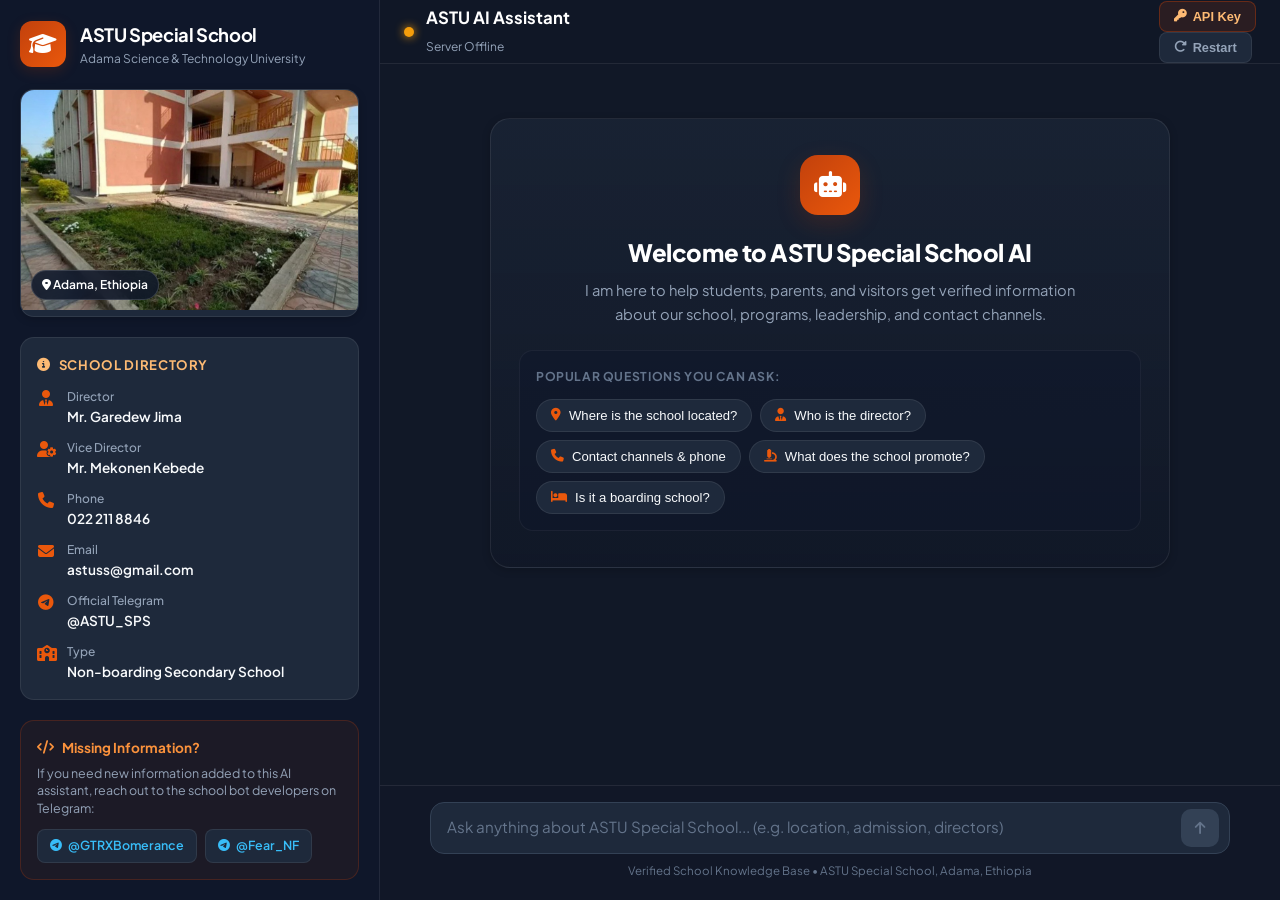
==== templates/index.html @ cd2fca51 "ASTU Special School AI Assistant Web Application" ====
<!DOCTYPE html>
<html lang="en">
<head>
  <meta charset="UTF-8">
  <meta name="viewport" content="width=device-width, initial-scale=1.0">
  <title>ASTU Special School - AI Assistant</title>
  <link rel="icon" type="image/svg+xml" href="data:image/svg+xml,<svg xmlns='http://www.w3.org/2000/svg' viewBox='0 0 24 24' fill='%23c2410c'><path d='M12 3L1 9L12 15L21 10.09V17H23V9M5 13.18V17.18L12 21L19 17.18V13.18L12 17L5 13.18Z'/></svg>">
  <link rel="preconnect" href="https://fonts.googleapis.com">
  <link rel="preconnect" href="https://fonts.gstatic.com" crossorigin>
  <link href="https://fonts.googleapis.com/css2?family=Plus+Jakarta+Sans:wght@400;500;600;700;800&family=JetBrains+Mono:wght@400;500&display=swap" rel="stylesheet">
  <link rel="stylesheet" href="https://cdnjs.cloudflare.com/ajax/libs/font-awesome/6.5.1/css/all.min.css">
  <link rel="stylesheet" href="/static/css/style.css">
</head>
<body>
  <div class="app-layout">
    
    <!-- Left Sidebar: School Identity & Photo -->
    <aside class="sidebar" id="sidebar">
      <div class="sidebar-header">
        <div class="brand-crest">
          <i class="fa-solid fa-graduation-cap"></i>
        </div>
        <div class="brand-info">
          <h2>ASTU Special School</h2>
          <span class="brand-sub">Adama Science & Technology University</span>
        </div>
      </div>

      <!-- School Photo Card -->
      <div class="school-photo-card">
        <div class="image-wrapper">
          <img src="/static/img/school.jpg" alt="ASTU Special School Campus Building" class="school-image">
          <div class="image-badge">
            <i class="fa-solid fa-location-dot"></i> Adama, Ethiopia
          </div>
        </div>
        <div class="photo-caption">
          <h3>Main Academic Building</h3>
          <p>Fostering academic excellence, innovation, and technological leadership in talented students.</p>
        </div>
      </div>

      <!-- Quick School Directory / Key Facts -->
      <div class="info-section">
        <h4 class="section-title"><i class="fa-solid fa-circle-info"></i> School Directory</h4>
        <ul class="info-list">
          <li>
            <i class="fa-solid fa-user-tie"></i>
            <div>
              <strong>Director</strong>
              <span>Mr. Garedew Jima</span>
            </div>
          </li>
          <li>
            <i class="fa-solid fa-user-gear"></i>
            <div>
              <strong>Vice Director</strong>
              <span>Mr. Mekonen Kebede</span>
            </div>
          </li>
          <li>
            <i class="fa-solid fa-phone"></i>
            <div>
              <strong>Phone</strong>
              <a href="tel:0222118846">022 211 8846</a>
            </div>
          </li>
          <li>
            <i class="fa-solid fa-envelope"></i>
            <div>
              <strong>Email</strong>
              <a href="mailto:astuss@gmail.com">astuss@gmail.com</a>
            </div>
          </li>
          <li>
            <i class="fa-brands fa-telegram"></i>
            <div>
              <strong>Official Telegram</strong>
              <a href="https://t.me/ASTU_SPS" target="_blank" rel="noopener">@ASTU_SPS</a>
            </div>
          </li>
          <li>
            <i class="fa-solid fa-school"></i>
            <div>
              <strong>Type</strong>
              <span>Non-boarding Secondary School</span>
            </div>
          </li>
        </ul>
      </div>

      <!-- Developer / Information Feedback Card -->
      <div class="dev-card">
        <div class="dev-header">
          <i class="fa-solid fa-code"></i>
          <span>Missing Information?</span>
        </div>
        <p>If you need new information added to this AI assistant, reach out to the school bot developers on Telegram:</p>
        <div class="dev-links">
          <a href="https://t.me/GTRXBomerance" target="_blank" class="dev-btn"><i class="fa-brands fa-telegram"></i> @GTRXBomerance</a>
          <a href="https://t.me/Fear_NF" target="_blank" class="dev-btn"><i class="fa-brands fa-telegram"></i> @Fear_NF</a>
        </div>
      </div>
    </aside>

    <!-- Main Chat Container -->
    <main class="chat-container">
      
      <!-- Topbar Navigation -->
      <header class="topbar">
        <div class="topbar-left">
          <button class="mobile-toggle" id="mobileToggle" aria-label="Toggle School Info">
            <i class="fa-solid fa-bars"></i>
          </button>
          <div class="topbar-title">
            <div class="status-indicator" id="statusIndicator"></div>
            <div>
              <h1>ASTU AI Assistant</h1>
              <span class="status-text" id="statusText">Checking status...</span>
            </div>
          </div>
        </div>

        <div class="topbar-actions">
          <button class="action-btn settings-btn" id="openSettingsBtn" title="Configure Groq API Key">
            <i class="fa-solid fa-key"></i>
            <span>API Key</span>
          </button>
          <button class="action-btn" id="clearChatBtn" title="Clear conversation">
            <i class="fa-solid fa-rotate-right"></i>
            <span>Restart</span>
          </button>
        </div>
      </header>

      <!-- Message History Stream -->
      <div class="messages-container" id="messagesContainer">
        
        <!-- Welcome Banner -->
        <div class="welcome-box">
          <div class="bot-avatar-large">
            <i class="fa-solid fa-robot"></i>
          </div>
          <h2>Welcome to ASTU Special School AI</h2>
          <p>I am here to help students, parents, and visitors get verified information about our school, programs, leadership, and contact channels.</p>
          
          <!-- Suggested Quick Prompts -->
          <div class="prompt-chips-wrapper">
            <span class="chips-label">Popular questions you can ask:</span>
            <div class="chips-grid">
              <button class="chip" data-prompt="Where is ASTU Special School located?">
                <i class="fa-solid fa-location-dot"></i> Where is the school located?
              </button>
              <button class="chip" data-prompt="Who is the director and vice director of the school?">
                <i class="fa-solid fa-user-tie"></i> Who is the director?
              </button>
              <button class="chip" data-prompt="How can I contact ASTU Special School?">
                <i class="fa-solid fa-phone"></i> Contact channels & phone
              </button>
              <button class="chip" data-prompt="What does ASTU Special School promote and what is its focus?">
                <i class="fa-solid fa-microscope"></i> What does the school promote?
              </button>
              <button class="chip" data-prompt="Is ASTU Special School a boarding school?">
                <i class="fa-solid fa-bed"></i> Is it a boarding school?
              </button>
            </div>
          </div>
        </div>

      </div>

      <!-- Typing Indicator -->
      <div class="typing-indicator" id="typingIndicator" style="display: none;">
        <div class="bot-avatar-mini"><i class="fa-solid fa-robot"></i></div>
        <div class="dots-bubble">
          <span></span>
          <span></span>
          <span></span>
        </div>
      </div>

      <!-- Input Area -->
      <div class="input-area">
        <form id="chatForm" class="chat-form">
          <div class="input-wrapper">
            <textarea 
              id="userInput" 
              placeholder="Ask anything about ASTU Special School... (e.g. location, admission, directors)" 
              rows="1" 
              autocomplete="off"
            ></textarea>
            <button type="submit" id="sendBtn" class="send-btn" title="Send message" disabled>
              <i class="fa-solid fa-arrow-up"></i>
            </button>
          </div>
        </form>
        <div class="input-footnote">
          <span>Verified School Knowledge Base • ASTU Special School, Adama, Ethiopia</span>
        </div>
      </div>

    </main>

  </div>

  <!-- Settings / API Key Modal -->
  <div class="modal-backdrop" id="settingsModal" style="display: none;">
    <div class="modal-card">
      <div class="modal-header">
        <div class="modal-title">
          <i class="fa-solid fa-sliders"></i>
          <h3>Groq AI Settings</h3>
        </div>
        <button class="modal-close" id="closeSettingsBtn">&times;</button>
      </div>
      <div class="modal-body">
        <p class="modal-desc">
          Paste your Groq API key below to activate ultra-fast live conversational AI responses.
        </p>
        <div class="api-status-box" id="modalKeyStatus">
          <i class="fa-solid fa-circle-check"></i>
          <span>Checking connection status...</span>
        </div>
        <form id="apiKeyForm">
          <div class="form-group">
            <label for="apiKeyInput">Groq API Key</label>
            <input 
              type="password" 
              id="apiKeyInput" 
              placeholder="gsk_..." 
              autocomplete="off"
              required
            >
            <small class="form-help">
              Don't have a key? Get a free API key at 
              <a href="https://console.groq.com/keys" target="_blank" rel="noopener">console.groq.com/keys</a>
            </small>
          </div>
          <div class="modal-actions">
            <button type="button" class="btn-cancel" id="cancelSettingsBtn">Cancel</button>
            <button type="submit" class="btn-save" id="saveKeyBtn">
              <i class="fa-solid fa-floppy-disk"></i> Save Key
            </button>
          </div>
        </form>
      </div>
    </div>
  </div>

  <script src="/static/js/chat.js"></script>
</body>
</html>
---- static/css/style.css ----
/* ASTU Special School AI Assistant Theme */
:root {
  --primary: #c2410c;         /* Warm brick terracotta matching the school building */
  --primary-hover: #9a3412;
  --primary-light: #ffedd5;
  --primary-glow: rgba(194, 65, 12, 0.2);
  
  --secondary: #0f172a;       /* Deep slate / navy */
  --secondary-surface: #1e293b;
  --secondary-border: #334155;
  
  --bg-app: #0b0f19;          /* Dark rich modern backdrop */
  --bg-panel: #111827;
  --bg-sidebar: #0f172a;
  --bg-card: #1e293b;
  --bg-input: #1e293b;
  --bg-hover: #334155;
  
  --text-main: #f8fafc;
  --text-muted: #94a3b8;
  --text-dim: #64748b;
  
  --border: #1e293b;
  --border-light: rgba(255, 255, 255, 0.08);
  
  --green-online: #10b981;
  --radius-sm: 8px;
  --radius-md: 14px;
  --radius-lg: 20px;
  --font-main: 'Plus Jakarta Sans', system-ui, -apple-system, sans-serif;
  --font-mono: 'JetBrains Mono', monospace;
  
  --shadow-sm: 0 2px 8px rgba(0, 0, 0, 0.2);
  --shadow-lg: 0 12px 30px rgba(0, 0, 0, 0.35);
}

* {
  box-sizing: border-box;
  margin: 0;
  padding: 0;
}

body {
  font-family: var(--font-main);
  background-color: var(--bg-app);
  color: var(--text-main);
  line-height: 1.6;
  min-height: 100vh;
  overflow: hidden;
}

/* Overall Grid Layout */
.app-layout {
  display: flex;
  height: 100vh;
  width: 100vw;
  overflow: hidden;
}

/* Left Sidebar */
.sidebar {
  width: 380px;
  flex-shrink: 0;
  background-color: var(--bg-sidebar);
  border-right: 1px solid var(--border-light);
  display: flex;
  flex-direction: column;
  padding: 20px;
  overflow-y: auto;
  gap: 20px;
  scrollbar-width: thin;
  scrollbar-color: var(--border-light) transparent;
  transition: transform 0.3s ease;
}

.sidebar-header {
  display: flex;
  align-items: center;
  gap: 14px;
}

.brand-crest {
  width: 46px;
  height: 46px;
  border-radius: 12px;
  background: linear-gradient(135deg, var(--primary), #ea580c);
  display: flex;
  align-items: center;
  justify-content: center;
  color: #fff;
  font-size: 22px;
  box-shadow: 0 4px 14px var(--primary-glow);
}

.brand-info h2 {
  font-size: 1.15rem;
  font-weight: 700;
  letter-spacing: -0.02em;
  color: #fff;
}

.brand-sub {
  font-size: 0.75rem;
  color: var(--text-muted);
  display: block;
}

/* School Photo Card */
.school-photo-card {
  background: var(--bg-card);
  border: 1px solid var(--border-light);
  border-radius: var(--radius-md);
  overflow: hidden;
  box-shadow: var(--shadow-sm);
  transition: transform 0.2s, box-shadow 0.2s;
}

.school-photo-card:hover {
  transform: translateY(-2px);
  box-shadow: var(--shadow-lg);
}

.image-wrapper {
  position: relative;
  width: 100%;
  height: 220px;
  background: #000;
  overflow: hidden;
}

.school-image {
  width: 100%;
  height: 100%;
  object-fit: cover;
  transition: transform 0.4s ease;
}

.school-photo-card:hover .school-image {
  transform: scale(1.04);
}

.image-badge {
  position: absolute;
  bottom: 10px;
  left: 10px;
  background: rgba(15, 23, 42, 0.85);
  backdrop-filter: blur(8px);
  color: #fff;
  font-size: 0.75rem;
  font-weight: 600;
  padding: 4px 10px;
  border-radius: 20px;
  border: 1px solid rgba(255, 255, 255, 0.15);
}

.photo-caption {
  padding: 14px 16px;
}

.photo-caption h3 {
  font-size: 0.95rem;
  font-weight: 700;
  color: #fff;
  margin-bottom: 4px;
}

.photo-caption p {
  font-size: 0.8rem;
  color: var(--text-muted);
  line-height: 1.45;
}

/* Info Section / Directory */
.info-section {
  background: var(--bg-card);
  border: 1px solid var(--border-light);
  border-radius: var(--radius-md);
  padding: 16px;
}

.section-title {
  font-size: 0.82rem;
  text-transform: uppercase;
  letter-spacing: 0.05em;
  color: #fdba74;
  margin-bottom: 12px;
  display: flex;
  align-items: center;
  gap: 8px;
}

.info-list {
  list-style: none;
  display: flex;
  flex-direction: column;
  gap: 10px;
}

.info-list li {
  display: flex;
  align-items: flex-start;
  gap: 12px;
  font-size: 0.85rem;
}

.info-list li i {
  color: #ea580c;
  font-size: 1rem;
  width: 18px;
  margin-top: 3px;
  text-align: center;
}

.info-list li strong {
  display: block;
  font-size: 0.75rem;
  color: var(--text-muted);
  font-weight: 500;
}

.info-list li span, .info-list li a {
  color: var(--text-main);
  text-decoration: none;
  font-weight: 600;
}

.info-list li a:hover {
  color: #f97316;
  text-decoration: underline;
}

/* Developer Card */
.dev-card {
  background: rgba(194, 65, 12, 0.08);
  border: 1px solid rgba(194, 65, 12, 0.25);
  border-radius: var(--radius-md);
  padding: 16px;
}

.dev-header {
  display: flex;
  align-items: center;
  gap: 8px;
  color: #fb923c;
  font-weight: 700;
  font-size: 0.85rem;
  margin-bottom: 6px;
}

.dev-card p {
  font-size: 0.78rem;
  color: var(--text-muted);
  line-height: 1.4;
  margin-bottom: 12px;
}

.dev-links {
  display: flex;
  gap: 8px;
  flex-wrap: wrap;
}

.dev-btn {
  display: inline-flex;
  align-items: center;
  gap: 6px;
  background: var(--bg-card);
  border: 1px solid var(--border-light);
  color: #38bdf8;
  padding: 6px 12px;
  border-radius: var(--radius-sm);
  font-size: 0.78rem;
  font-weight: 600;
  text-decoration: none;
  transition: all 0.2s;
}

.dev-btn:hover {
  background: #38bdf8;
  color: #0f172a;
  transform: translateY(-1px);
}

/* Main Chat Container */
.chat-container {
  flex: 1;
  display: flex;
  flex-direction: column;
  background-color: var(--bg-panel);
  position: relative;
  height: 100vh;
  overflow: hidden;
}

/* Topbar */
.topbar {
  height: 64px;
  padding: 0 24px;
  display: flex;
  align-items: center;
  justify-content: space-between;
  border-bottom: 1px solid var(--border-light);
  background: rgba(17, 24, 39, 0.85);
  backdrop-filter: blur(12px);
  z-index: 10;
}

.mobile-toggle {
  display: none;
  background: none;
  border: none;
  color: var(--text-main);
  font-size: 1.2rem;
  cursor: pointer;
  padding: 8px;
  margin-right: 12px;
}

.topbar-title {
  display: flex;
  align-items: center;
  gap: 12px;
}

.status-indicator {
  width: 10px;
  height: 10px;
  background: var(--green-online);
  border-radius: 50%;
  box-shadow: 0 0 10px var(--green-online);
  animation: pulse 2s infinite;
}

@keyframes pulse {
  0% { transform: scale(0.95); box-shadow: 0 0 0 0 rgba(16, 185, 129, 0.7); }
  70% { transform: scale(1); box-shadow: 0 0 0 8px rgba(16, 185, 129, 0); }
  100% { transform: scale(0.95); box-shadow: 0 0 0 0 rgba(16, 185, 129, 0); }
}

.topbar-title h1 {
  font-size: 1.05rem;
  font-weight: 700;
  color: #fff;
}

.status-text {
  font-size: 0.75rem;
  color: var(--text-muted);
}

.action-btn {
  background: var(--bg-card);
  border: 1px solid var(--border-light);
  color: var(--text-muted);
  padding: 7px 14px;
  border-radius: var(--radius-sm);
  font-size: 0.8rem;
  font-weight: 600;
  cursor: pointer;
  display: flex;
  align-items: center;
  gap: 6px;
  transition: all 0.2s;
}

.action-btn:hover {
  color: #fff;
  background: var(--bg-hover);
  border-color: var(--text-muted);
}

/* Messages Container */
.messages-container {
  flex: 1;
  overflow-y: auto;
  padding: 24px;
  display: flex;
  flex-direction: column;
  gap: 18px;
  scrollbar-width: thin;
  scrollbar-color: var(--border-light) transparent;
}

/* Welcome Box */
.welcome-box {
  max-width: 680px;
  margin: 30px auto;
  text-align: center;
  background: linear-gradient(180deg, rgba(30, 41, 59, 0.6) 0%, rgba(17, 24, 39, 0.8) 100%);
  border: 1px solid var(--border-light);
  border-radius: var(--radius-lg);
  padding: 36px 28px;
  box-shadow: var(--shadow-sm);
}

.bot-avatar-large {
  width: 60px;
  height: 60px;
  border-radius: 18px;
  background: linear-gradient(135deg, var(--primary), #ea580c);
  display: flex;
  align-items: center;
  justify-content: center;
  font-size: 26px;
  color: #fff;
  margin: 0 auto 18px;
  box-shadow: 0 8px 24px var(--primary-glow);
}

.welcome-box h2 {
  font-size: 1.5rem;
  font-weight: 800;
  color: #fff;
  letter-spacing: -0.02em;
  margin-bottom: 8px;
}

.welcome-box p {
  color: var(--text-muted);
  font-size: 0.92rem;
  max-width: 520px;
  margin: 0 auto 24px;
}

/* Chips Grid */
.prompt-chips-wrapper {
  text-align: left;
  background: rgba(15, 23, 42, 0.5);
  border: 1px solid rgba(255, 255, 255, 0.05);
  border-radius: var(--radius-md);
  padding: 16px;
}

.chips-label {
  display: block;
  font-size: 0.76rem;
  text-transform: uppercase;
  font-weight: 700;
  letter-spacing: 0.05em;
  color: var(--text-dim);
  margin-bottom: 12px;
}

.chips-grid {
  display: flex;
  flex-wrap: wrap;
  gap: 8px;
}

.chip {
  background: var(--bg-card);
  border: 1px solid var(--border-light);
  color: var(--text-main);
  padding: 8px 14px;
  border-radius: 20px;
  font-size: 0.82rem;
  font-weight: 500;
  cursor: pointer;
  display: inline-flex;
  align-items: center;
  gap: 8px;
  transition: all 0.2s ease;
}

.chip i {
  color: #ea580c;
  font-size: 0.8rem;
}

.chip:hover {
  background: var(--primary);
  border-color: var(--primary);
  color: #fff;
  transform: translateY(-2px);
  box-shadow: 0 4px 12px var(--primary-glow);
}

.chip:hover i {
  color: #fff;
}

/* Message Rows */
.message-row {
  display: flex;
  gap: 14px;
  max-width: 800px;
  width: 100%;
  margin: 0 auto;
}

.message-row.user {
  flex-direction: row-reverse;
}

.avatar {
  width: 36px;
  height: 36px;
  border-radius: 10px;
  flex-shrink: 0;
  display: flex;
  align-items: center;
  justify-content: center;
  font-size: 15px;
  font-weight: 700;
}

.message-row.assistant .avatar {
  background: linear-gradient(135deg, var(--primary), #ea580c);
  color: #fff;
}

.message-row.user .avatar {
  background: #3b82f6;
  color: #fff;
}

.bubble {
  padding: 14px 18px;
  border-radius: var(--radius-md);
  font-size: 0.92rem;
  line-height: 1.6;
  position: relative;
  word-break: break-word;
}

.message-row.assistant .bubble {
  background: var(--bg-card);
  border: 1px solid var(--border-light);
  color: var(--text-main);
  border-top-left-radius: 4px;
}

.message-row.user .bubble {
  background: linear-gradient(135deg, #2563eb, #1d4ed8);
  color: #ffffff;
  border-top-right-radius: 4px;
}

.bubble p {
  margin-bottom: 8px;
}

.bubble p:last-child {
  margin-bottom: 0;
}

.bubble ul, .bubble ol {
  margin: 8px 0 8px 20px;
}

.bubble li {
  margin-bottom: 4px;
}

.bubble strong {
  color: #fff;
  font-weight: 700;
}

.bubble a {
  color: #38bdf8;
  text-decoration: underline;
}

.bubble .telegram-tag {
  background: rgba(56, 189, 248, 0.15);
  color: #38bdf8;
  padding: 2px 6px;
  border-radius: 4px;
  text-decoration: none;
  font-weight: 600;
}

.bubble .telegram-tag:hover {
  background: #38bdf8;
  color: #0f172a;
}

/* Typing Indicator */
.typing-indicator {
  display: flex;
  align-items: center;
  gap: 12px;
  max-width: 800px;
  width: 100%;
  margin: 0 auto;
  padding: 0 24px;
}

.bot-avatar-mini {
  width: 32px;
  height: 32px;
  border-radius: 8px;
  background: var(--primary);
  display: flex;
  align-items: center;
  justify-content: center;
  color: #fff;
  font-size: 13px;
}

.dots-bubble {
  background: var(--bg-card);
  border: 1px solid var(--border-light);
  padding: 10px 16px;
  border-radius: 18px;
  display: flex;
  gap: 6px;
  align-items: center;
}

.dots-bubble span {
  width: 7px;
  height: 7px;
  background: var(--text-muted);
  border-radius: 50%;
  animation: bounce 1.4s infinite ease-in-out both;
}

.dots-bubble span:nth-child(1) { animation-delay: -0.32s; }
.dots-bubble span:nth-child(2) { animation-delay: -0.16s; }

@keyframes bounce {
  0%, 80%, 100% { transform: scale(0); }
  40% { transform: scale(1); }
}

/* Input Area */
.input-area {
  padding: 16px 24px 20px;
  background: rgba(17, 24, 39, 0.95);
  border-top: 1px solid var(--border-light);
}

.chat-form {
  max-width: 800px;
  margin: 0 auto;
}

.input-wrapper {
  position: relative;
  display: flex;
  align-items: center;
  background: var(--bg-input);
  border: 1px solid var(--secondary-border);
  border-radius: var(--radius-md);
  padding: 6px 10px 6px 16px;
  transition: border-color 0.2s, box-shadow 0.2s;
}

.input-wrapper:focus-within {
  border-color: var(--primary);
  box-shadow: 0 0 0 3px var(--primary-glow);
}

#userInput {
  flex: 1;
  background: transparent;
  border: none;
  outline: none;
  color: #fff;
  font-family: inherit;
  font-size: 0.95rem;
  resize: none;
  max-height: 140px;
  line-height: 1.5;
  padding: 6px 0;
}

#userInput::placeholder {
  color: var(--text-dim);
}

.send-btn {
  width: 38px;
  height: 38px;
  border-radius: 10px;
  background: var(--primary);
  border: none;
  color: #fff;
  display: flex;
  align-items: center;
  justify-content: center;
  font-size: 14px;
  cursor: pointer;
  transition: all 0.2s;
  flex-shrink: 0;
  margin-left: 8px;
}

.send-btn:disabled {
  background: var(--bg-hover);
  color: var(--text-dim);
  cursor: not-allowed;
}

.send-btn:not(:disabled):hover {
  background: var(--primary-hover);
  transform: scale(1.05);
}

.input-footnote {
  text-align: center;
  margin-top: 8px;
  font-size: 0.72rem;
  color: var(--text-dim);
}

/* Responsive Breakpoints */
@media (max-width: 960px) {
  .sidebar {
    position: fixed;
    top: 0;
    bottom: 0;
    left: 0;
    z-index: 100;
    transform: translateX(-100%);
    box-shadow: 10px 0 30px rgba(0,0,0,0.5);
  }

  .sidebar.open {
    transform: translateX(0);
  }

  .mobile-toggle {
    display: block;
  }
}

@media (max-width: 600px) {
  .messages-container {
    padding: 16px;
  }
  .welcome-box {
    padding: 24px 16px;
  }
  .chips-grid {
    flex-direction: column;
  }
  .chip {
    width: 100%;
  }
}


/* Settings Modal */
.modal-backdrop {
  position: fixed;
  top: 0;
  left: 0;
  right: 0;
  bottom: 0;
  background: rgba(0, 0, 0, 0.7);
  backdrop-filter: blur(6px);
  z-index: 1000;
  display: flex;
  align-items: center;
  justify-content: center;
  padding: 20px;
}

.modal-card {
  background: var(--bg-card);
  border: 1px solid var(--border-light);
  border-radius: var(--radius-lg);
  max-width: 480px;
  width: 100%;
  box-shadow: 0 20px 50px rgba(0, 0, 0, 0.6);
  overflow: hidden;
  animation: modalIn 0.25s ease-out;
}

@keyframes modalIn {
  from { opacity: 0; transform: translateY(12px) scale(0.97); }
  to { opacity: 1; transform: translateY(0) scale(1); }
}

.modal-header {
  padding: 18px 22px;
  border-bottom: 1px solid var(--border-light);
  display: flex;
  align-items: center;
  justify-content: space-between;
}

.modal-title {
  display: flex;
  align-items: center;
  gap: 10px;
  color: #fff;
}

.modal-title i {
  color: var(--primary);
  font-size: 1.1rem;
}

.modal-close {
  background: none;
  border: none;
  color: var(--text-muted);
  font-size: 1.6rem;
  cursor: pointer;
  line-height: 1;
}

.modal-close:hover {
  color: #fff;
}

.modal-body {
  padding: 22px;
}

.modal-desc {
  font-size: 0.88rem;
  color: var(--text-muted);
  margin-bottom: 16px;
}

.api-status-box {
  background: rgba(15, 23, 42, 0.6);
  border: 1px solid var(--border-light);
  border-radius: var(--radius-sm);
  padding: 10px 14px;
  font-size: 0.82rem;
  display: flex;
  align-items: center;
  gap: 8px;
  margin-bottom: 16px;
  color: var(--text-muted);
}

.api-status-box.active {
  border-color: rgba(16, 185, 129, 0.4);
  color: #10b981;
}

.api-status-box.inactive {
  border-color: rgba(245, 158, 11, 0.4);
  color: #f59e0b;
}

.form-group {
  margin-bottom: 18px;
}

.form-group label {
  display: block;
  font-size: 0.82rem;
  font-weight: 600;
  color: var(--text-main);
  margin-bottom: 6px;
}

.form-group input {
  width: 100%;
  background: var(--bg-app);
  border: 1px solid var(--secondary-border);
  color: #fff;
  padding: 10px 14px;
  border-radius: var(--radius-sm);
  font-family: var(--font-mono);
  font-size: 0.9rem;
  outline: none;
  transition: border-color 0.2s;
}

.form-group input:focus {
  border-color: var(--primary);
}

.form-help {
  display: block;
  margin-top: 6px;
  font-size: 0.78rem;
  color: var(--text-dim);
}

.form-help a {
  color: #38bdf8;
  text-decoration: underline;
}

.modal-actions {
  display: flex;
  justify-content: flex-end;
  gap: 10px;
}

.btn-cancel {
  background: transparent;
  border: 1px solid var(--border-light);
  color: var(--text-muted);
  padding: 8px 16px;
  border-radius: var(--radius-sm);
  font-weight: 600;
  font-size: 0.85rem;
  cursor: pointer;
}

.btn-cancel:hover {
  background: var(--bg-hover);
  color: #fff;
}

.btn-save {
  background: var(--primary);
  border: none;
  color: #fff;
  padding: 8px 18px;
  border-radius: var(--radius-sm);
  font-weight: 600;
  font-size: 0.85rem;
  cursor: pointer;
  display: flex;
  align-items: center;
  gap: 6px;
  transition: all 0.2s;
}

.btn-save:hover {
  background: var(--primary-hover);
}

.status-indicator.offline {
  background: #f59e0b;
  box-shadow: 0 0 10px #f59e0b;
}

.settings-btn {
  background: rgba(194, 65, 12, 0.15);
  border-color: rgba(194, 65, 12, 0.4);
  color: #fdba74;
}

.settings-btn:hover {
  background: var(--primary);
  color: #fff;
}
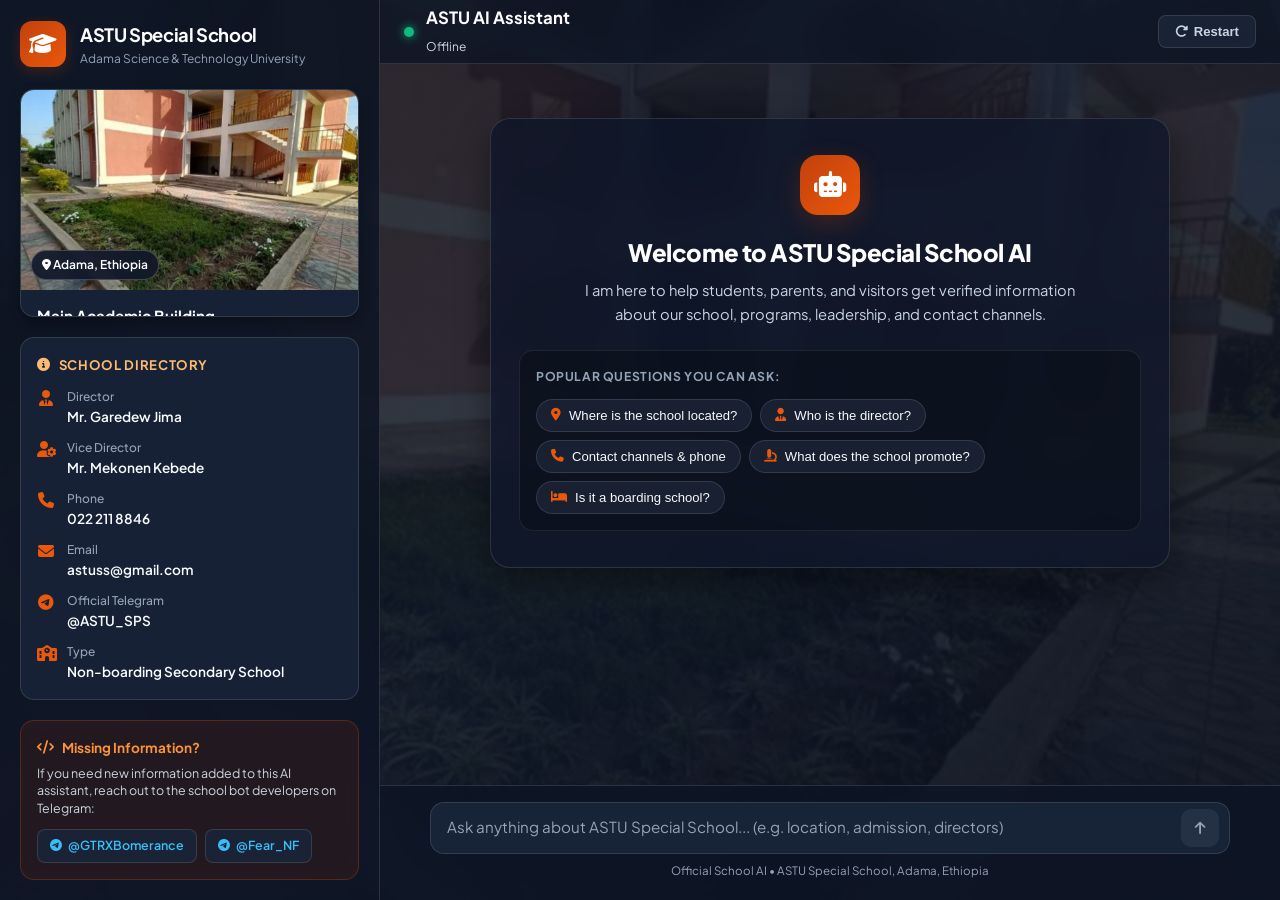
==== commit 2625bc65: "Set school building photo as full backdrop with glassmorphic UI and remove API Key button" ====
--- a/templates/index.html
+++ b/templates/index.html
@@ -116,17 +116,13 @@
             <div class="status-indicator" id="statusIndicator"></div>
             <div>
               <h1>ASTU AI Assistant</h1>
-              <span class="status-text" id="statusText">Checking status...</span>
+              <span class="status-text" id="statusText">ASTU Special School • Official Bot</span>
             </div>
           </div>
         </div>
 
         <div class="topbar-actions">
-          <button class="action-btn settings-btn" id="openSettingsBtn" title="Configure Groq API Key">
-            <i class="fa-solid fa-key"></i>
-            <span>API Key</span>
-          </button>
-          <button class="action-btn" id="clearChatBtn" title="Clear conversation">
+          <button class="action-btn" id="clearChatBtn" title="Restart conversation">
             <i class="fa-solid fa-rotate-right"></i>
             <span>Restart</span>
           </button>
@@ -195,58 +191,14 @@
           </div>
         </form>
         <div class="input-footnote">
-          <span>Verified School Knowledge Base • ASTU Special School, Adama, Ethiopia</span>
+          <span>Official School AI • ASTU Special School, Adama, Ethiopia</span>
         </div>
       </div>
 
     </main>
 
-  </div>
-
-  <!-- Settings / API Key Modal -->
-  <div class="modal-backdrop" id="settingsModal" style="display: none;">
-    <div class="modal-card">
-      <div class="modal-header">
-        <div class="modal-title">
-          <i class="fa-solid fa-sliders"></i>
-          <h3>Groq AI Settings</h3>
-        </div>
-        <button class="modal-close" id="closeSettingsBtn">&times;</button>
-      </div>
-      <div class="modal-body">
-        <p class="modal-desc">
-          Paste your Groq API key below to activate ultra-fast live conversational AI responses.
-        </p>
-        <div class="api-status-box" id="modalKeyStatus">
-          <i class="fa-solid fa-circle-check"></i>
-          <span>Checking connection status...</span>
-        </div>
-        <form id="apiKeyForm">
-          <div class="form-group">
-            <label for="apiKeyInput">Groq API Key</label>
-            <input 
-              type="password" 
-              id="apiKeyInput" 
-              placeholder="gsk_..." 
-              autocomplete="off"
-              required
-            >
-            <small class="form-help">
-              Don't have a key? Get a free API key at 
-              <a href="https://console.groq.com/keys" target="_blank" rel="noopener">console.groq.com/keys</a>
-            </small>
-          </div>
-          <div class="modal-actions">
-            <button type="button" class="btn-cancel" id="cancelSettingsBtn">Cancel</button>
-            <button type="submit" class="btn-save" id="saveKeyBtn">
-              <i class="fa-solid fa-floppy-disk"></i> Save Key
-            </button>
-          </div>
-        </form>
-      </div>
-    </div>
   </div>
 
   <script src="/static/js/chat.js"></script>
 </body>
-</html>+</html>
--- a/static/css/style.css
+++ b/static/css/style.css
@@ -3,25 +3,25 @@
   --primary: #c2410c;         /* Warm brick terracotta matching the school building */
   --primary-hover: #9a3412;
   --primary-light: #ffedd5;
-  --primary-glow: rgba(194, 65, 12, 0.2);
+  --primary-glow: rgba(194, 65, 12, 0.25);
   
   --secondary: #0f172a;       /* Deep slate / navy */
   --secondary-surface: #1e293b;
-  --secondary-border: #334155;
+  --secondary-border: rgba(255, 255, 255, 0.12);
   
-  --bg-app: #0b0f19;          /* Dark rich modern backdrop */
-  --bg-panel: #111827;
-  --bg-sidebar: #0f172a;
-  --bg-card: #1e293b;
-  --bg-input: #1e293b;
-  --bg-hover: #334155;
+  --bg-app: #090e17;          /* Dark rich modern backdrop */
+  --bg-panel: rgba(15, 23, 42, 0.65);
+  --bg-sidebar: rgba(13, 20, 36, 0.85);
+  --bg-card: rgba(26, 38, 59, 0.8);
+  --bg-input: rgba(26, 38, 59, 0.88);
+  --bg-hover: rgba(51, 65, 85, 0.7);
   
   --text-main: #f8fafc;
-  --text-muted: #94a3b8;
-  --text-dim: #64748b;
+  --text-muted: #cbd5e1;
+  --text-dim: #94a3b8;
   
-  --border: #1e293b;
-  --border-light: rgba(255, 255, 255, 0.08);
+  --border: rgba(255, 255, 255, 0.1);
+  --border-light: rgba(255, 255, 255, 0.12);
   
   --green-online: #10b981;
   --radius-sm: 8px;
@@ -30,8 +30,8 @@
   --font-main: 'Plus Jakarta Sans', system-ui, -apple-system, sans-serif;
   --font-mono: 'JetBrains Mono', monospace;
   
-  --shadow-sm: 0 2px 8px rgba(0, 0, 0, 0.2);
-  --shadow-lg: 0 12px 30px rgba(0, 0, 0, 0.35);
+  --shadow-sm: 0 4px 12px rgba(0, 0, 0, 0.3);
+  --shadow-lg: 0 16px 36px rgba(0, 0, 0, 0.5);
 }
 
 * {
@@ -42,7 +42,10 @@
 
 body {
   font-family: var(--font-main);
-  background-color: var(--bg-app);
+  /* School Photo Background with dark cinematic overlay to protect readability */
+  background: 
+    linear-gradient(135deg, rgba(8, 12, 22, 0.84) 0%, rgba(15, 23, 42, 0.86) 50%, rgba(10, 15, 28, 0.9) 100%),
+    url('/static/img/school.jpg') center center / cover no-repeat fixed;
   color: var(--text-main);
   line-height: 1.6;
   min-height: 100vh;
@@ -55,13 +58,16 @@
   height: 100vh;
   width: 100vw;
   overflow: hidden;
-}
-
-/* Left Sidebar */
+  background: transparent;
+}
+
+/* Left Sidebar: Frosted Glass */
 .sidebar {
   width: 380px;
   flex-shrink: 0;
-  background-color: var(--bg-sidebar);
+  background: var(--bg-sidebar);
+  backdrop-filter: blur(20px);
+  -webkit-backdrop-filter: blur(20px);
   border-right: 1px solid var(--border-light);
   display: flex;
   flex-direction: column;
@@ -71,6 +77,7 @@
   scrollbar-width: thin;
   scrollbar-color: var(--border-light) transparent;
   transition: transform 0.3s ease;
+  z-index: 20;
 }
 
 .sidebar-header {
@@ -101,13 +108,15 @@
 
 .brand-sub {
   font-size: 0.75rem;
-  color: var(--text-muted);
+  color: var(--text-dim);
   display: block;
 }
 
 /* School Photo Card */
 .school-photo-card {
   background: var(--bg-card);
+  backdrop-filter: blur(12px);
+  -webkit-backdrop-filter: blur(12px);
   border: 1px solid var(--border-light);
   border-radius: var(--radius-md);
   overflow: hidden;
@@ -123,7 +132,7 @@
 .image-wrapper {
   position: relative;
   width: 100%;
-  height: 220px;
+  height: 200px;
   background: #000;
   overflow: hidden;
 }
@@ -143,14 +152,14 @@
   position: absolute;
   bottom: 10px;
   left: 10px;
-  background: rgba(15, 23, 42, 0.85);
+  background: rgba(15, 23, 42, 0.9);
   backdrop-filter: blur(8px);
   color: #fff;
   font-size: 0.75rem;
   font-weight: 600;
   padding: 4px 10px;
   border-radius: 20px;
-  border: 1px solid rgba(255, 255, 255, 0.15);
+  border: 1px solid rgba(255, 255, 255, 0.2);
 }
 
 .photo-caption {
@@ -173,6 +182,8 @@
 /* Info Section / Directory */
 .info-section {
   background: var(--bg-card);
+  backdrop-filter: blur(12px);
+  -webkit-backdrop-filter: blur(12px);
   border: 1px solid var(--border-light);
   border-radius: var(--radius-md);
   padding: 16px;
@@ -214,7 +225,7 @@
 .info-list li strong {
   display: block;
   font-size: 0.75rem;
-  color: var(--text-muted);
+  color: var(--text-dim);
   font-weight: 500;
 }
 
@@ -231,8 +242,9 @@
 
 /* Developer Card */
 .dev-card {
-  background: rgba(194, 65, 12, 0.08);
-  border: 1px solid rgba(194, 65, 12, 0.25);
+  background: rgba(194, 65, 12, 0.12);
+  backdrop-filter: blur(10px);
+  border: 1px solid rgba(194, 65, 12, 0.35);
   border-radius: var(--radius-md);
   padding: 16px;
 }
@@ -286,7 +298,7 @@
   flex: 1;
   display: flex;
   flex-direction: column;
-  background-color: var(--bg-panel);
+  background: transparent;
   position: relative;
   height: 100vh;
   overflow: hidden;
@@ -300,9 +312,16 @@
   align-items: center;
   justify-content: space-between;
   border-bottom: 1px solid var(--border-light);
-  background: rgba(17, 24, 39, 0.85);
-  backdrop-filter: blur(12px);
+  background: rgba(13, 20, 36, 0.75);
+  backdrop-filter: blur(16px);
+  -webkit-backdrop-filter: blur(16px);
   z-index: 10;
+}
+
+.topbar-left {
+  display: flex;
+  align-items: center;
+  gap: 12px;
 }
 
 .mobile-toggle {
@@ -313,7 +332,6 @@
   font-size: 1.2rem;
   cursor: pointer;
   padding: 8px;
-  margin-right: 12px;
 }
 
 .topbar-title {
@@ -332,9 +350,9 @@
 }
 
 @keyframes pulse {
-  0% { transform: scale(0.95); box-shadow: 0 0 0 0 rgba(16, 185, 129, 0.7); }
-  70% { transform: scale(1); box-shadow: 0 0 0 8px rgba(16, 185, 129, 0); }
-  100% { transform: scale(0.95); box-shadow: 0 0 0 0 rgba(16, 185, 129, 0); }
+  0% { transform: scale(0.95); opacity: 0.8; }
+  70% { transform: scale(1.15); opacity: 1; }
+  100% { transform: scale(0.95); opacity: 0.8; }
 }
 
 .topbar-title h1 {
@@ -348,13 +366,20 @@
   color: var(--text-muted);
 }
 
+.topbar-actions {
+  display: flex;
+  align-items: center;
+  gap: 10px;
+}
+
 .action-btn {
-  background: var(--bg-card);
+  background: rgba(30, 41, 59, 0.75);
+  backdrop-filter: blur(10px);
   border: 1px solid var(--border-light);
   color: var(--text-muted);
-  padding: 7px 14px;
+  padding: 8px 16px;
   border-radius: var(--radius-sm);
-  font-size: 0.8rem;
+  font-size: 0.82rem;
   font-weight: 600;
   cursor: pointer;
   display: flex;
@@ -365,8 +390,8 @@
 
 .action-btn:hover {
   color: #fff;
-  background: var(--bg-hover);
-  border-color: var(--text-muted);
+  background: var(--primary);
+  border-color: var(--primary);
 }
 
 /* Messages Container */
@@ -381,16 +406,18 @@
   scrollbar-color: var(--border-light) transparent;
 }
 
-/* Welcome Box */
+/* Welcome Box: Translucent Card */
 .welcome-box {
   max-width: 680px;
   margin: 30px auto;
   text-align: center;
-  background: linear-gradient(180deg, rgba(30, 41, 59, 0.6) 0%, rgba(17, 24, 39, 0.8) 100%);
-  border: 1px solid var(--border-light);
+  background: rgba(15, 23, 42, 0.78);
+  backdrop-filter: blur(16px);
+  -webkit-backdrop-filter: blur(16px);
+  border: 1px solid rgba(255, 255, 255, 0.12);
   border-radius: var(--radius-lg);
   padding: 36px 28px;
-  box-shadow: var(--shadow-sm);
+  box-shadow: 0 12px 35px rgba(0, 0, 0, 0.4);
 }
 
 .bot-avatar-large {
@@ -425,8 +452,8 @@
 /* Chips Grid */
 .prompt-chips-wrapper {
   text-align: left;
-  background: rgba(15, 23, 42, 0.5);
-  border: 1px solid rgba(255, 255, 255, 0.05);
+  background: rgba(10, 15, 26, 0.6);
+  border: 1px solid rgba(255, 255, 255, 0.08);
   border-radius: var(--radius-md);
   padding: 16px;
 }
@@ -448,8 +475,9 @@
 }
 
 .chip {
-  background: var(--bg-card);
-  border: 1px solid var(--border-light);
+  background: rgba(30, 41, 59, 0.7);
+  backdrop-filter: blur(8px);
+  border: 1px solid rgba(255, 255, 255, 0.12);
   color: var(--text-main);
   padding: 8px 14px;
   border-radius: 20px;
@@ -507,33 +535,41 @@
 .message-row.assistant .avatar {
   background: linear-gradient(135deg, var(--primary), #ea580c);
   color: #fff;
+  box-shadow: 0 4px 12px var(--primary-glow);
 }
 
 .message-row.user .avatar {
-  background: #3b82f6;
+  background: #2563eb;
   color: #fff;
 }
 
 .bubble {
   padding: 14px 18px;
   border-radius: var(--radius-md);
-  font-size: 0.92rem;
+  font-size: 0.94rem;
   line-height: 1.6;
   position: relative;
   word-break: break-word;
-}
-
+  max-width: 85%;
+}
+
+/* Translucent Frosted Glass Assistant Bubble */
 .message-row.assistant .bubble {
-  background: var(--bg-card);
-  border: 1px solid var(--border-light);
-  color: var(--text-main);
+  background: rgba(22, 32, 51, 0.88);
+  backdrop-filter: blur(14px);
+  -webkit-backdrop-filter: blur(14px);
+  border: 1px solid rgba(255, 255, 255, 0.12);
+  color: #f8fafc;
   border-top-left-radius: 4px;
-}
-
+  box-shadow: 0 6px 18px rgba(0, 0, 0, 0.35);
+}
+
+/* User Message Bubble */
 .message-row.user .bubble {
   background: linear-gradient(135deg, #2563eb, #1d4ed8);
   color: #ffffff;
   border-top-right-radius: 4px;
+  box-shadow: 0 4px 14px rgba(37, 99, 235, 0.35);
 }
 
 .bubble p {
@@ -562,13 +598,35 @@
   text-decoration: underline;
 }
 
+.bubble pre {
+  background: rgba(9, 13, 22, 0.9);
+  border: 1px solid var(--border-light);
+  padding: 10px 14px;
+  border-radius: var(--radius-sm);
+  overflow-x: auto;
+  margin: 8px 0;
+  font-family: var(--font-mono);
+  font-size: 0.82rem;
+}
+
+.bubble code {
+  font-family: var(--font-mono);
+  background: rgba(255,255,255,0.1);
+  padding: 2px 6px;
+  border-radius: 4px;
+  font-size: 0.85em;
+}
+
 .bubble .telegram-tag {
-  background: rgba(56, 189, 248, 0.15);
+  background: rgba(56, 189, 248, 0.18);
   color: #38bdf8;
-  padding: 2px 6px;
+  padding: 2px 8px;
   border-radius: 4px;
   text-decoration: none;
   font-weight: 600;
+  display: inline-flex;
+  align-items: center;
+  gap: 4px;
 }
 
 .bubble .telegram-tag:hover {
@@ -600,8 +658,9 @@
 }
 
 .dots-bubble {
-  background: var(--bg-card);
-  border: 1px solid var(--border-light);
+  background: rgba(22, 32, 51, 0.88);
+  backdrop-filter: blur(14px);
+  border: 1px solid rgba(255, 255, 255, 0.12);
   padding: 10px 16px;
   border-radius: 18px;
   display: flex;
@@ -625,10 +684,12 @@
   40% { transform: scale(1); }
 }
 
-/* Input Area */
+/* Input Area: Glassmorphism */
 .input-area {
   padding: 16px 24px 20px;
-  background: rgba(17, 24, 39, 0.95);
+  background: rgba(13, 20, 36, 0.82);
+  backdrop-filter: blur(20px);
+  -webkit-backdrop-filter: blur(20px);
   border-top: 1px solid var(--border-light);
 }
 
@@ -642,6 +703,7 @@
   display: flex;
   align-items: center;
   background: var(--bg-input);
+  backdrop-filter: blur(10px);
   border: 1px solid var(--secondary-border);
   border-radius: var(--radius-md);
   padding: 6px 10px 6px 16px;
@@ -689,7 +751,7 @@
 }
 
 .send-btn:disabled {
-  background: var(--bg-hover);
+  background: rgba(51, 65, 85, 0.5);
   color: var(--text-dim);
   cursor: not-allowed;
 }
@@ -715,7 +777,7 @@
     left: 0;
     z-index: 100;
     transform: translateX(-100%);
-    box-shadow: 10px 0 30px rgba(0,0,0,0.5);
+    box-shadow: 10px 0 30px rgba(0,0,0,0.6);
   }
 
   .sidebar.open {
@@ -741,200 +803,3 @@
     width: 100%;
   }
 }
-
-
-/* Settings Modal */
-.modal-backdrop {
-  position: fixed;
-  top: 0;
-  left: 0;
-  right: 0;
-  bottom: 0;
-  background: rgba(0, 0, 0, 0.7);
-  backdrop-filter: blur(6px);
-  z-index: 1000;
-  display: flex;
-  align-items: center;
-  justify-content: center;
-  padding: 20px;
-}
-
-.modal-card {
-  background: var(--bg-card);
-  border: 1px solid var(--border-light);
-  border-radius: var(--radius-lg);
-  max-width: 480px;
-  width: 100%;
-  box-shadow: 0 20px 50px rgba(0, 0, 0, 0.6);
-  overflow: hidden;
-  animation: modalIn 0.25s ease-out;
-}
-
-@keyframes modalIn {
-  from { opacity: 0; transform: translateY(12px) scale(0.97); }
-  to { opacity: 1; transform: translateY(0) scale(1); }
-}
-
-.modal-header {
-  padding: 18px 22px;
-  border-bottom: 1px solid var(--border-light);
-  display: flex;
-  align-items: center;
-  justify-content: space-between;
-}
-
-.modal-title {
-  display: flex;
-  align-items: center;
-  gap: 10px;
-  color: #fff;
-}
-
-.modal-title i {
-  color: var(--primary);
-  font-size: 1.1rem;
-}
-
-.modal-close {
-  background: none;
-  border: none;
-  color: var(--text-muted);
-  font-size: 1.6rem;
-  cursor: pointer;
-  line-height: 1;
-}
-
-.modal-close:hover {
-  color: #fff;
-}
-
-.modal-body {
-  padding: 22px;
-}
-
-.modal-desc {
-  font-size: 0.88rem;
-  color: var(--text-muted);
-  margin-bottom: 16px;
-}
-
-.api-status-box {
-  background: rgba(15, 23, 42, 0.6);
-  border: 1px solid var(--border-light);
-  border-radius: var(--radius-sm);
-  padding: 10px 14px;
-  font-size: 0.82rem;
-  display: flex;
-  align-items: center;
-  gap: 8px;
-  margin-bottom: 16px;
-  color: var(--text-muted);
-}
-
-.api-status-box.active {
-  border-color: rgba(16, 185, 129, 0.4);
-  color: #10b981;
-}
-
-.api-status-box.inactive {
-  border-color: rgba(245, 158, 11, 0.4);
-  color: #f59e0b;
-}
-
-.form-group {
-  margin-bottom: 18px;
-}
-
-.form-group label {
-  display: block;
-  font-size: 0.82rem;
-  font-weight: 600;
-  color: var(--text-main);
-  margin-bottom: 6px;
-}
-
-.form-group input {
-  width: 100%;
-  background: var(--bg-app);
-  border: 1px solid var(--secondary-border);
-  color: #fff;
-  padding: 10px 14px;
-  border-radius: var(--radius-sm);
-  font-family: var(--font-mono);
-  font-size: 0.9rem;
-  outline: none;
-  transition: border-color 0.2s;
-}
-
-.form-group input:focus {
-  border-color: var(--primary);
-}
-
-.form-help {
-  display: block;
-  margin-top: 6px;
-  font-size: 0.78rem;
-  color: var(--text-dim);
-}
-
-.form-help a {
-  color: #38bdf8;
-  text-decoration: underline;
-}
-
-.modal-actions {
-  display: flex;
-  justify-content: flex-end;
-  gap: 10px;
-}
-
-.btn-cancel {
-  background: transparent;
-  border: 1px solid var(--border-light);
-  color: var(--text-muted);
-  padding: 8px 16px;
-  border-radius: var(--radius-sm);
-  font-weight: 600;
-  font-size: 0.85rem;
-  cursor: pointer;
-}
-
-.btn-cancel:hover {
-  background: var(--bg-hover);
-  color: #fff;
-}
-
-.btn-save {
-  background: var(--primary);
-  border: none;
-  color: #fff;
-  padding: 8px 18px;
-  border-radius: var(--radius-sm);
-  font-weight: 600;
-  font-size: 0.85rem;
-  cursor: pointer;
-  display: flex;
-  align-items: center;
-  gap: 6px;
-  transition: all 0.2s;
-}
-
-.btn-save:hover {
-  background: var(--primary-hover);
-}
-
-.status-indicator.offline {
-  background: #f59e0b;
-  box-shadow: 0 0 10px #f59e0b;
-}
-
-.settings-btn {
-  background: rgba(194, 65, 12, 0.15);
-  border-color: rgba(194, 65, 12, 0.4);
-  color: #fdba74;
-}
-
-.settings-btn:hover {
-  background: var(--primary);
-  color: #fff;
-}
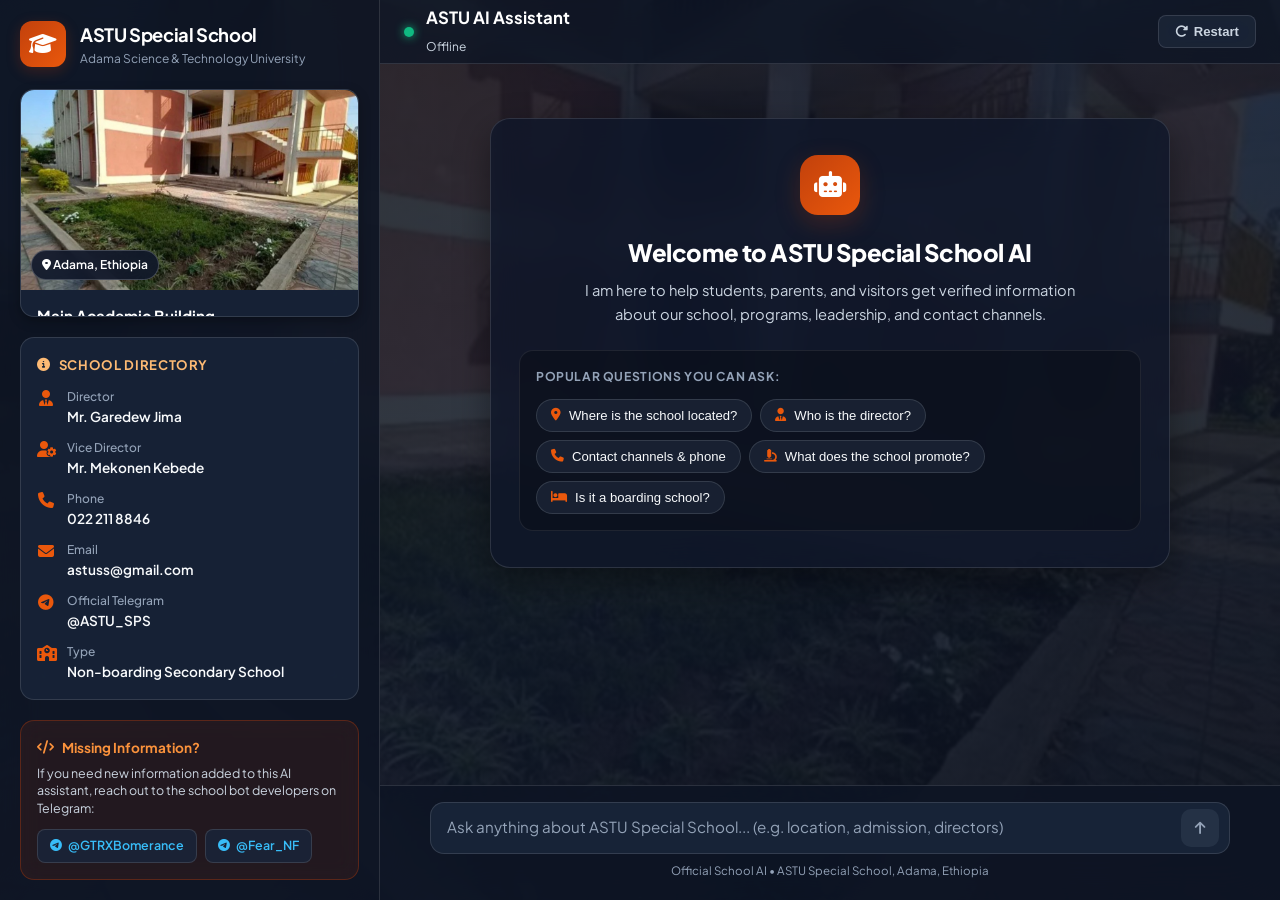
==== commit 0e4187f5: "Add asset cache busters" ====
--- a/templates/index.html
+++ b/templates/index.html
@@ -9,7 +9,7 @@
   <link rel="preconnect" href="https://fonts.gstatic.com" crossorigin>
   <link href="https://fonts.googleapis.com/css2?family=Plus+Jakarta+Sans:wght@400;500;600;700;800&family=JetBrains+Mono:wght@400;500&display=swap" rel="stylesheet">
   <link rel="stylesheet" href="https://cdnjs.cloudflare.com/ajax/libs/font-awesome/6.5.1/css/all.min.css">
-  <link rel="stylesheet" href="/static/css/style.css">
+  <link rel="stylesheet" href="/static/css/style.css?v=2.0">
 </head>
 <body>
   <div class="app-layout">
@@ -199,6 +199,6 @@
 
   </div>
 
-  <script src="/static/js/chat.js"></script>
+  <script src="/static/js/chat.js?v=2.0"></script>
 </body>
 </html>
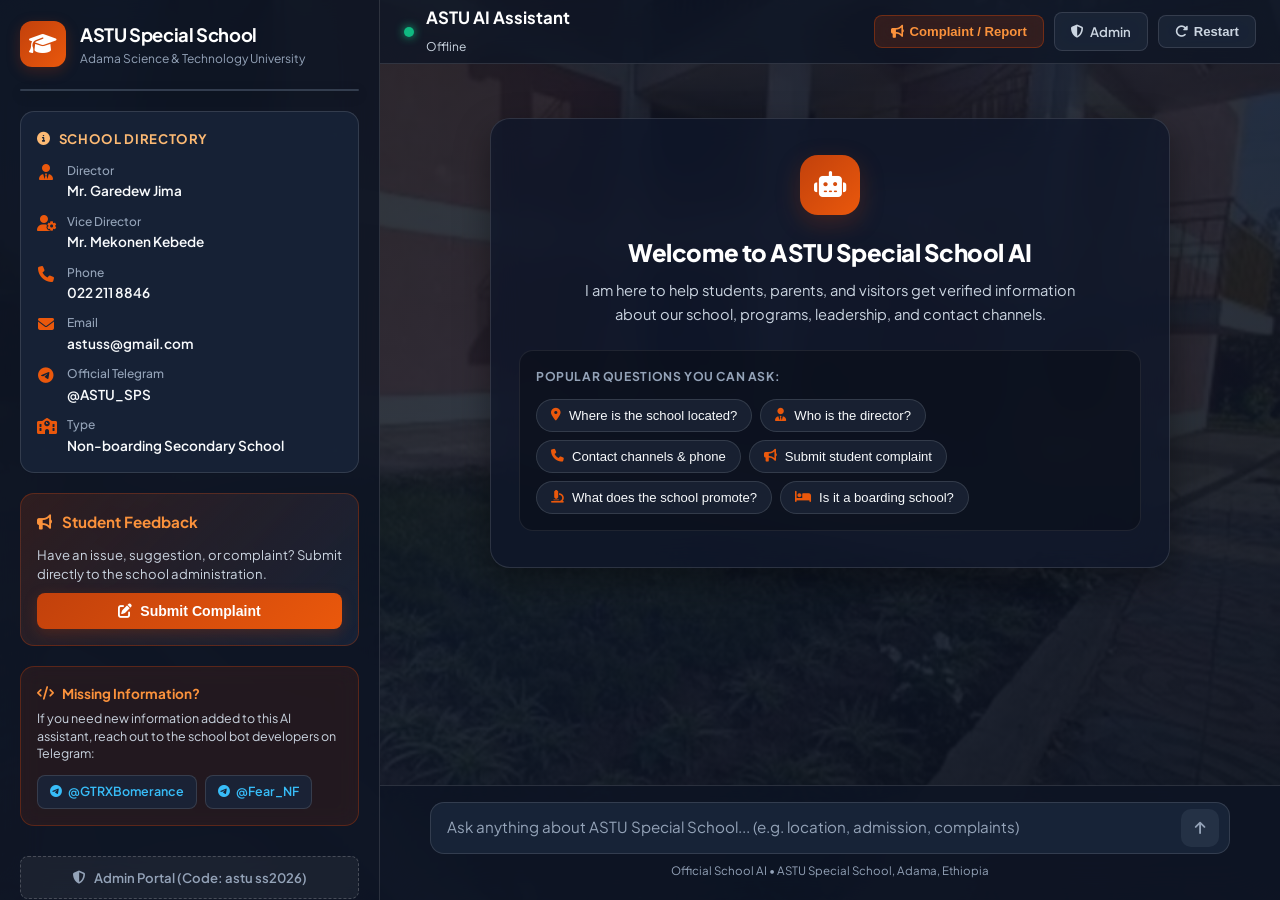
==== commit d7285ef6: "Add student complaint system and admin portal with passcode astu ss2026" ====
--- a/templates/index.html
+++ b/templates/index.html
@@ -9,7 +9,7 @@
   <link rel="preconnect" href="https://fonts.gstatic.com" crossorigin>
   <link href="https://fonts.googleapis.com/css2?family=Plus+Jakarta+Sans:wght@400;500;600;700;800&family=JetBrains+Mono:wght@400;500&display=swap" rel="stylesheet">
   <link rel="stylesheet" href="https://cdnjs.cloudflare.com/ajax/libs/font-awesome/6.5.1/css/all.min.css">
-  <link rel="stylesheet" href="/static/css/style.css?v=2.0">
+  <link rel="stylesheet" href="/static/css/style.css?v=3.0">
 </head>
 <body>
   <div class="app-layout">
@@ -89,6 +89,18 @@
         </ul>
       </div>
 
+      <!-- Student Complaint Submission CTA -->
+      <div class="complaint-cta-card">
+        <div class="cta-header">
+          <i class="fa-solid fa-bullhorn"></i>
+          <span>Student Feedback</span>
+        </div>
+        <p>Have an issue, suggestion, or complaint? Submit directly to the school administration.</p>
+        <button class="btn-complaint-cta" id="sidebarComplaintBtn">
+          <i class="fa-solid fa-pen-to-square"></i> Submit Complaint
+        </button>
+      </div>
+
       <!-- Developer / Information Feedback Card -->
       <div class="dev-card">
         <div class="dev-header">
@@ -100,6 +112,14 @@
           <a href="https://t.me/GTRXBomerance" target="_blank" class="dev-btn"><i class="fa-brands fa-telegram"></i> @GTRXBomerance</a>
           <a href="https://t.me/Fear_NF" target="_blank" class="dev-btn"><i class="fa-brands fa-telegram"></i> @Fear_NF</a>
         </div>
+      </div>
+
+      <!-- Admin Portal Link -->
+      <div class="admin-portal-link-box">
+        <a href="/admin" target="_blank" class="admin-link-btn" title="School Administration Portal">
+          <i class="fa-solid fa-shield-halved"></i>
+          <span>Admin Portal (Code: astu ss2026)</span>
+        </a>
       </div>
     </aside>
 
@@ -122,6 +142,14 @@
         </div>
 
         <div class="topbar-actions">
+          <button class="action-btn complaint-top-btn" id="topbarComplaintBtn" title="Submit student complaint or feedback">
+            <i class="fa-solid fa-bullhorn"></i>
+            <span>Complaint / Report</span>
+          </button>
+          <a href="/admin" target="_blank" class="action-btn admin-top-btn" title="Administration Portal">
+            <i class="fa-solid fa-shield-halved"></i>
+            <span>Admin</span>
+          </a>
           <button class="action-btn" id="clearChatBtn" title="Restart conversation">
             <i class="fa-solid fa-rotate-right"></i>
             <span>Restart</span>
@@ -153,6 +181,9 @@
               <button class="chip" data-prompt="How can I contact ASTU Special School?">
                 <i class="fa-solid fa-phone"></i> Contact channels & phone
               </button>
+              <button class="chip" data-prompt="How do I submit a complaint or suggestion to the school?">
+                <i class="fa-solid fa-bullhorn"></i> Submit student complaint
+              </button>
               <button class="chip" data-prompt="What does ASTU Special School promote and what is its focus?">
                 <i class="fa-solid fa-microscope"></i> What does the school promote?
               </button>
@@ -181,7 +212,7 @@
           <div class="input-wrapper">
             <textarea 
               id="userInput" 
-              placeholder="Ask anything about ASTU Special School... (e.g. location, admission, directors)" 
+              placeholder="Ask anything about ASTU Special School... (e.g. location, admission, complaints)" 
               rows="1" 
               autocomplete="off"
             ></textarea>
@@ -199,6 +230,98 @@
 
   </div>
 
-  <script src="/static/js/chat.js?v=2.0"></script>
+  <!-- Student Complaint & Feedback Modal -->
+  <div class="modal-backdrop" id="complaintModal" style="display: none;">
+    <div class="modal-card">
+      <div class="modal-header">
+        <div class="modal-title-group">
+          <div class="modal-icon"><i class="fa-solid fa-bullhorn"></i></div>
+          <div>
+            <h3>Submit Student Complaint / Feedback</h3>
+            <p>Direct communication to ASTU Special School Administration</p>
+          </div>
+        </div>
+        <button class="modal-close-btn" id="closeComplaintModalBtn" aria-label="Close modal">&times;</button>
+      </div>
+
+      <!-- Complaint Form -->
+      <form id="complaintForm" class="modal-body">
+        <div class="form-banner">
+          <i class="fa-solid fa-user-shield"></i>
+          <span>Your voice matters. You can submit <strong>anonymously</strong> by leaving the name field blank.</span>
+        </div>
+
+        <div id="complaintFormAlert" class="form-alert" style="display: none;"></div>
+
+        <div class="form-group">
+          <label for="complaintCategory">Category <span class="req">*</span></label>
+          <select id="complaintCategory" required>
+            <option value="" disabled selected>Select complaint category...</option>
+            <option value="Academic & Teachers">Academic & Teachers</option>
+            <option value="Facilities & Campus">Facilities & Classrooms</option>
+            <option value="Cafeteria & Dining">Cafeteria & Food Services</option>
+            <option value="Discipline & Student Welfare">Discipline & Student Welfare</option>
+            <option value="Administration & Registry">Administration & Registry</option>
+            <option value="Extracurricular & Sports">Extracurricular & Sports</option>
+            <option value="General Suggestion">General Suggestion / Other</option>
+          </select>
+        </div>
+
+        <div class="form-group">
+          <label for="complaintSubject">Subject / Summary <span class="req">*</span></label>
+          <input type="text" id="complaintSubject" placeholder="e.g. Physics lab equipment shortage or library hours" required maxlength="120">
+        </div>
+
+        <div class="form-group">
+          <label for="complaintMessage">Detailed Description <span class="req">*</span></label>
+          <textarea id="complaintMessage" rows="4" placeholder="Describe the issue, suggestions, or details so the administration can investigate..." required></textarea>
+        </div>
+
+        <div class="form-row">
+          <div class="form-group col-half">
+            <label for="complaintName">Student Name <span class="opt">(Optional - leave blank for Anonymous)</span></label>
+            <input type="text" id="complaintName" placeholder="e.g. Imran (or leave blank)">
+          </div>
+          <div class="form-group col-half">
+            <label for="complaintGrade">Grade & Section <span class="opt">(Optional)</span></label>
+            <input type="text" id="complaintGrade" placeholder="e.g. Grade 11-A">
+          </div>
+        </div>
+
+        <div class="form-group">
+          <label for="complaintContact">Contact Information <span class="opt">(Optional - Telegram handle or phone)</span></label>
+          <input type="text" id="complaintContact" placeholder="e.g. @your_telegram or 09xxxxxxxx">
+        </div>
+
+        <div class="form-footer">
+          <button type="button" class="btn-cancel" id="cancelComplaintBtn">Cancel</button>
+          <button type="submit" class="btn-submit-complaint" id="submitComplaintBtn">
+            <i class="fa-solid fa-paper-plane"></i>
+            <span>Submit Complaint</span>
+          </button>
+        </div>
+      </form>
+
+      <!-- Success Screen -->
+      <div id="complaintSuccessState" class="modal-success" style="display: none;">
+        <div class="success-icon-box">
+          <i class="fa-solid fa-circle-check"></i>
+        </div>
+        <h3>Submitted Successfully!</h3>
+        <p>Your complaint has been forwarded directly to the ASTU Special School administration portal.</p>
+        <div class="ticket-box">
+          <span>Ticket Reference ID:</span>
+          <strong id="ticketNumberDisplay">#ASTU-0000</strong>
+        </div>
+        <p class="success-hint">The school administration reviews all submissions and takes necessary action.</p>
+        <button type="button" class="btn-primary-done" id="doneComplaintBtn">
+          Done
+        </button>
+      </div>
+
+    </div>
+  </div>
+
+  <script src="/static/js/chat.js?v=3.0"></script>
 </body>
 </html>
--- a/static/css/style.css
+++ b/static/css/style.css
@@ -768,6 +768,394 @@
   color: var(--text-dim);
 }
 
+/* Student Complaint CTA in Sidebar */
+.complaint-cta-card {
+  background: linear-gradient(135deg, rgba(194, 65, 12, 0.18), rgba(26, 38, 59, 0.8));
+  border: 1px solid rgba(194, 65, 12, 0.35);
+  border-radius: var(--radius-md);
+  padding: 16px;
+  display: flex;
+  flex-direction: column;
+  gap: 10px;
+}
+
+.complaint-cta-card .cta-header {
+  display: flex;
+  align-items: center;
+  gap: 10px;
+  font-weight: 700;
+  font-size: 0.95rem;
+  color: #fb923c;
+}
+
+.complaint-cta-card p {
+  font-size: 0.82rem;
+  color: var(--text-muted);
+  line-height: 1.45;
+}
+
+.btn-complaint-cta {
+  background: linear-gradient(135deg, var(--primary), #ea580c);
+  color: #fff;
+  border: none;
+  padding: 10px 16px;
+  border-radius: var(--radius-sm);
+  font-weight: 700;
+  font-size: 0.88rem;
+  cursor: pointer;
+  display: inline-flex;
+  align-items: center;
+  justify-content: center;
+  gap: 8px;
+  box-shadow: 0 4px 14px var(--primary-glow);
+  transition: all 0.2s ease;
+}
+
+.btn-complaint-cta:hover {
+  background: linear-gradient(135deg, var(--primary-hover), #c2410c);
+  transform: translateY(-1px);
+}
+
+/* Admin Portal Link Box */
+.admin-portal-link-box {
+  margin-top: auto;
+  padding-top: 10px;
+}
+
+.admin-link-btn {
+  display: flex;
+  align-items: center;
+  justify-content: center;
+  gap: 8px;
+  background: rgba(255, 255, 255, 0.05);
+  border: 1px dashed rgba(255, 255, 255, 0.2);
+  color: var(--text-dim);
+  padding: 10px 14px;
+  border-radius: var(--radius-sm);
+  text-decoration: none;
+  font-size: 0.82rem;
+  font-weight: 600;
+  transition: all 0.2s ease;
+}
+
+.admin-link-btn:hover {
+  background: rgba(194, 65, 12, 0.15);
+  border-color: rgba(194, 65, 12, 0.5);
+  color: #fb923c;
+}
+
+/* Topbar Complaint & Admin Buttons */
+.complaint-top-btn {
+  background: rgba(194, 65, 12, 0.2) !important;
+  border: 1px solid rgba(194, 65, 12, 0.45) !important;
+  color: #fb923c !important;
+}
+
+.complaint-top-btn:hover {
+  background: rgba(194, 65, 12, 0.35) !important;
+  color: #fff !important;
+}
+
+.admin-top-btn {
+  text-decoration: none;
+}
+
+/* Complaint Modal */
+.modal-backdrop {
+  position: fixed;
+  top: 0;
+  left: 0;
+  right: 0;
+  bottom: 0;
+  background: rgba(5, 8, 16, 0.82);
+  backdrop-filter: blur(16px);
+  -webkit-backdrop-filter: blur(16px);
+  display: flex;
+  align-items: center;
+  justify-content: center;
+  padding: 20px;
+  z-index: 9999;
+  animation: fadeIn 0.25s ease;
+}
+
+.modal-card {
+  background: var(--bg-panel);
+  backdrop-filter: blur(25px);
+  -webkit-backdrop-filter: blur(25px);
+  border: 1px solid var(--border-light);
+  border-radius: var(--radius-lg);
+  max-width: 580px;
+  width: 100%;
+  max-height: 90vh;
+  overflow-y: auto;
+  box-shadow: 0 24px 60px rgba(0, 0, 0, 0.7);
+  display: flex;
+  flex-direction: column;
+}
+
+.modal-header {
+  padding: 20px 24px;
+  border-bottom: 1px solid var(--border);
+  display: flex;
+  align-items: center;
+  justify-content: space-between;
+}
+
+.modal-title-group {
+  display: flex;
+  align-items: center;
+  gap: 14px;
+}
+
+.modal-icon {
+  width: 44px;
+  height: 44px;
+  border-radius: 12px;
+  background: rgba(194, 65, 12, 0.2);
+  border: 1px solid rgba(194, 65, 12, 0.4);
+  color: #fb923c;
+  display: flex;
+  align-items: center;
+  justify-content: center;
+  font-size: 20px;
+}
+
+.modal-title-group h3 {
+  font-size: 1.15rem;
+  font-weight: 700;
+  color: #fff;
+}
+
+.modal-title-group p {
+  font-size: 0.78rem;
+  color: var(--text-dim);
+}
+
+.modal-close-btn {
+  background: none;
+  border: none;
+  color: var(--text-dim);
+  font-size: 28px;
+  cursor: pointer;
+  line-height: 1;
+  padding: 4px;
+  transition: color 0.2s;
+}
+
+.modal-close-btn:hover {
+  color: #fff;
+}
+
+.modal-body {
+  padding: 24px;
+  display: flex;
+  flex-direction: column;
+  gap: 16px;
+}
+
+.form-banner {
+  background: rgba(16, 185, 129, 0.12);
+  border: 1px solid rgba(16, 185, 129, 0.3);
+  color: #a7f3d0;
+  padding: 10px 14px;
+  border-radius: var(--radius-sm);
+  font-size: 0.82rem;
+  display: flex;
+  align-items: center;
+  gap: 10px;
+  line-height: 1.4;
+}
+
+.form-alert {
+  background: rgba(239, 68, 68, 0.15);
+  border: 1px solid rgba(239, 68, 68, 0.4);
+  color: #fca5a5;
+  padding: 10px 14px;
+  border-radius: var(--radius-sm);
+  font-size: 0.84rem;
+}
+
+.form-group {
+  display: flex;
+  flex-direction: column;
+  gap: 6px;
+}
+
+.form-group label {
+  font-size: 0.84rem;
+  font-weight: 600;
+  color: var(--text-muted);
+}
+
+.form-group .req {
+  color: #fb923c;
+}
+
+.form-group .opt {
+  font-size: 0.75rem;
+  color: var(--text-dim);
+  font-weight: 400;
+}
+
+.form-group input,
+.form-group select,
+.form-group textarea {
+  width: 100%;
+  background: var(--bg-input);
+  border: 1px solid var(--border);
+  border-radius: var(--radius-sm);
+  padding: 10px 14px;
+  color: #fff;
+  font-size: 0.9rem;
+  font-family: inherit;
+  outline: none;
+  transition: border-color 0.2s;
+}
+
+.form-group select option {
+  background: #1e293b;
+  color: #fff;
+}
+
+.form-group input:focus,
+.form-group select:focus,
+.form-group textarea:focus {
+  border-color: var(--primary);
+  box-shadow: 0 0 0 3px var(--primary-glow);
+}
+
+.form-group textarea {
+  resize: vertical;
+  min-height: 90px;
+}
+
+.form-row {
+  display: flex;
+  gap: 14px;
+}
+
+.col-half {
+  flex: 1;
+}
+
+.form-footer {
+  display: flex;
+  align-items: center;
+  justify-content: flex-end;
+  gap: 12px;
+  margin-top: 10px;
+}
+
+.btn-cancel {
+  background: rgba(255, 255, 255, 0.08);
+  border: 1px solid var(--border);
+  color: var(--text-dim);
+  padding: 10px 18px;
+  border-radius: var(--radius-sm);
+  font-size: 0.88rem;
+  font-weight: 600;
+  cursor: pointer;
+  transition: all 0.2s;
+}
+
+.btn-cancel:hover {
+  background: rgba(255, 255, 255, 0.16);
+  color: #fff;
+}
+
+.btn-submit-complaint {
+  background: linear-gradient(135deg, var(--primary), #ea580c);
+  color: #fff;
+  border: none;
+  padding: 10px 22px;
+  border-radius: var(--radius-sm);
+  font-size: 0.88rem;
+  font-weight: 700;
+  cursor: pointer;
+  display: inline-flex;
+  align-items: center;
+  gap: 8px;
+  box-shadow: 0 4px 14px var(--primary-glow);
+  transition: all 0.2s;
+}
+
+.btn-submit-complaint:hover {
+  background: linear-gradient(135deg, var(--primary-hover), #c2410c);
+  transform: translateY(-1px);
+}
+
+/* Success State inside modal */
+.modal-success {
+  padding: 36px 24px;
+  text-align: center;
+}
+
+.success-icon-box {
+  width: 64px;
+  height: 64px;
+  border-radius: 50%;
+  background: rgba(16, 185, 129, 0.15);
+  border: 1px solid rgba(16, 185, 129, 0.35);
+  color: #10b981;
+  display: flex;
+  align-items: center;
+  justify-content: center;
+  font-size: 32px;
+  margin: 0 auto 18px;
+}
+
+.modal-success h3 {
+  font-size: 1.35rem;
+  font-weight: 700;
+  color: #fff;
+  margin-bottom: 8px;
+}
+
+.modal-success p {
+  font-size: 0.88rem;
+  color: var(--text-muted);
+  line-height: 1.5;
+}
+
+.ticket-box {
+  margin: 20px 0;
+  padding: 14px;
+  background: rgba(15, 23, 42, 0.7);
+  border: 1px dashed var(--border);
+  border-radius: var(--radius-sm);
+}
+
+.ticket-box span {
+  display: block;
+  font-size: 0.78rem;
+  color: var(--text-dim);
+  margin-bottom: 4px;
+}
+
+.ticket-box strong {
+  font-family: var(--font-mono);
+  font-size: 1.25rem;
+  color: #fb923c;
+}
+
+.success-hint {
+  font-size: 0.8rem;
+  color: var(--text-dim);
+}
+
+.btn-primary-done {
+  margin-top: 18px;
+  width: 100%;
+  background: linear-gradient(135deg, var(--primary), #ea580c);
+  color: #fff;
+  border: none;
+  padding: 11px;
+  border-radius: var(--radius-sm);
+  font-weight: 700;
+  cursor: pointer;
+  font-size: 0.95rem;
+}
+
 /* Responsive Breakpoints */
 @media (max-width: 960px) {
   .sidebar {
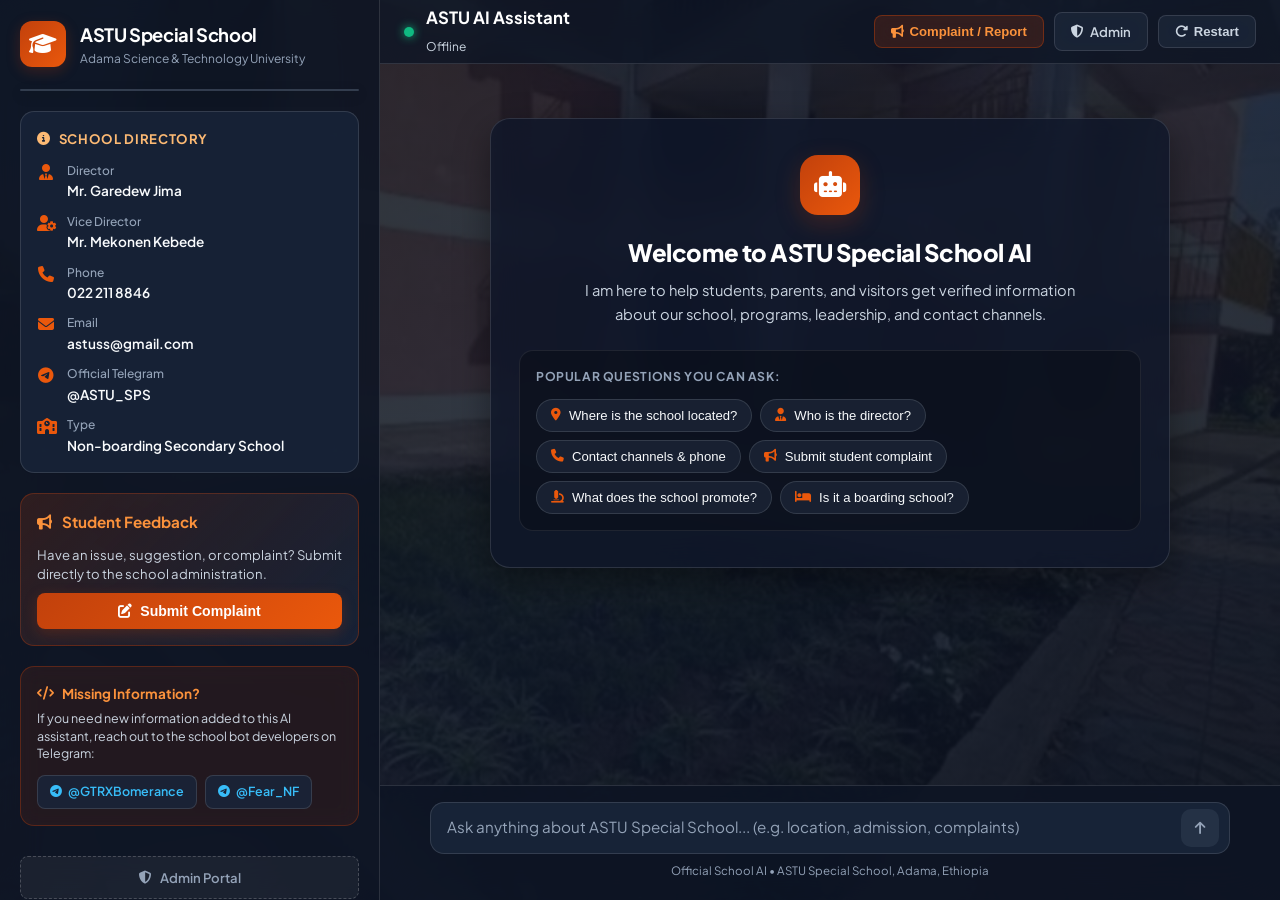
==== commit e846cf48: "Add student complaint system and admin portal with passcode astu ss2026" ====
--- a/templates/index.html
+++ b/templates/index.html
@@ -118,7 +118,7 @@
       <div class="admin-portal-link-box">
         <a href="/admin" target="_blank" class="admin-link-btn" title="School Administration Portal">
           <i class="fa-solid fa-shield-halved"></i>
-          <span>Admin Portal (Code: astu ss2026)</span>
+          <span>Admin Portal</span>
         </a>
       </div>
     </aside>
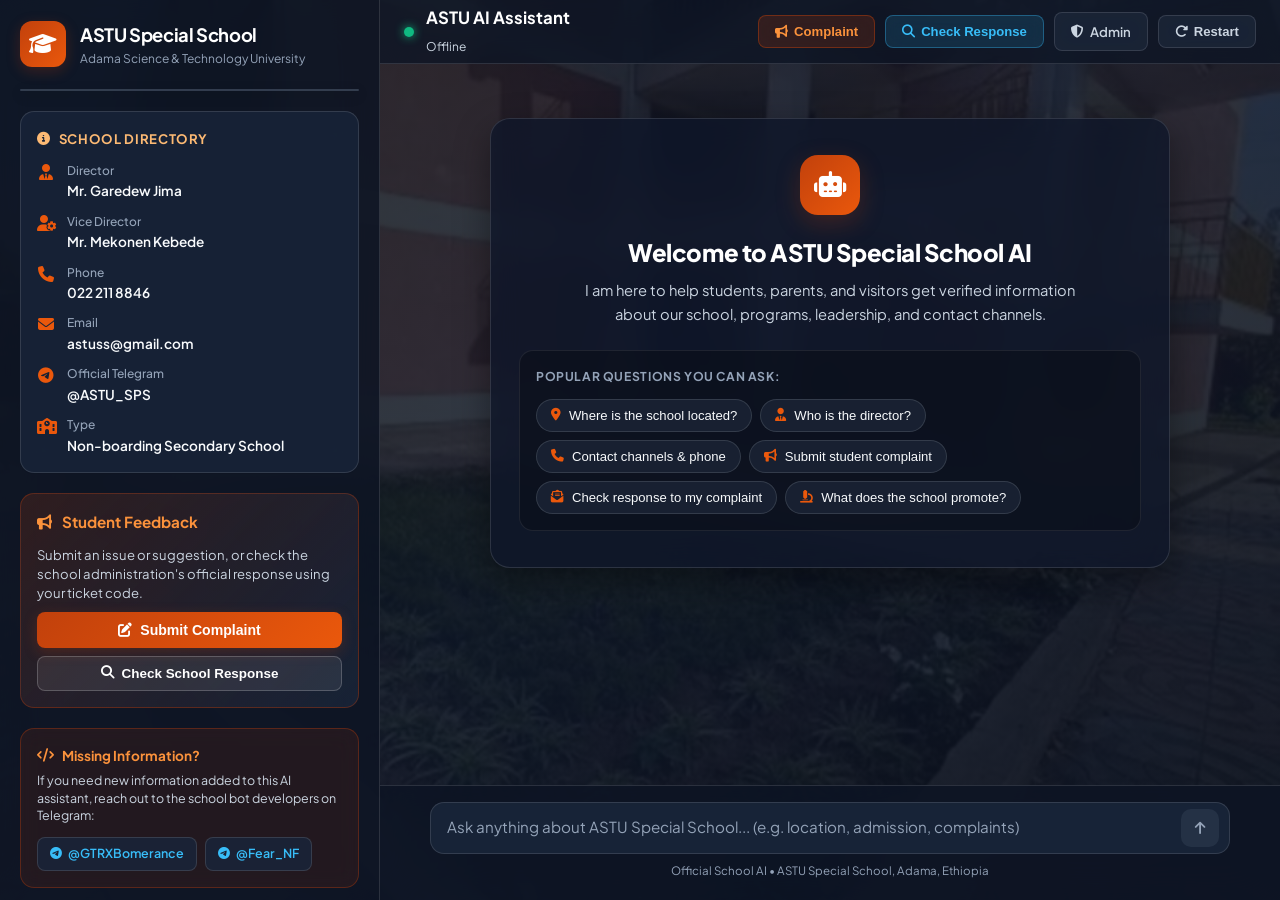
==== commit 077e3449: "Add complaint tracking system for students to check school replies and hide admin passcode from publ" ====
--- a/templates/index.html
+++ b/templates/index.html
@@ -9,7 +9,7 @@
   <link rel="preconnect" href="https://fonts.gstatic.com" crossorigin>
   <link href="https://fonts.googleapis.com/css2?family=Plus+Jakarta+Sans:wght@400;500;600;700;800&family=JetBrains+Mono:wght@400;500&display=swap" rel="stylesheet">
   <link rel="stylesheet" href="https://cdnjs.cloudflare.com/ajax/libs/font-awesome/6.5.1/css/all.min.css">
-  <link rel="stylesheet" href="/static/css/style.css?v=3.0">
+  <link rel="stylesheet" href="/static/css/style.css?v=4.0">
 </head>
 <body>
   <div class="app-layout">
@@ -89,16 +89,21 @@
         </ul>
       </div>
 
-      <!-- Student Complaint Submission CTA -->
+      <!-- Student Complaint & Tracking CTA -->
       <div class="complaint-cta-card">
         <div class="cta-header">
           <i class="fa-solid fa-bullhorn"></i>
           <span>Student Feedback</span>
         </div>
-        <p>Have an issue, suggestion, or complaint? Submit directly to the school administration.</p>
-        <button class="btn-complaint-cta" id="sidebarComplaintBtn">
-          <i class="fa-solid fa-pen-to-square"></i> Submit Complaint
-        </button>
+        <p>Submit an issue or suggestion, or check the school administration's official response using your ticket code.</p>
+        <div class="cta-btn-group">
+          <button class="btn-complaint-cta" id="sidebarComplaintBtn">
+            <i class="fa-solid fa-pen-to-square"></i> Submit Complaint
+          </button>
+          <button class="btn-track-cta" id="sidebarTrackBtn">
+            <i class="fa-solid fa-magnifying-glass"></i> Check School Response
+          </button>
+        </div>
       </div>
 
       <!-- Developer / Information Feedback Card -->
@@ -114,7 +119,7 @@
         </div>
       </div>
 
-      <!-- Admin Portal Link -->
+      <!-- Admin Portal Link (Code is confidential) -->
       <div class="admin-portal-link-box">
         <a href="/admin" target="_blank" class="admin-link-btn" title="School Administration Portal">
           <i class="fa-solid fa-shield-halved"></i>
@@ -144,7 +149,11 @@
         <div class="topbar-actions">
           <button class="action-btn complaint-top-btn" id="topbarComplaintBtn" title="Submit student complaint or feedback">
             <i class="fa-solid fa-bullhorn"></i>
-            <span>Complaint / Report</span>
+            <span>Complaint</span>
+          </button>
+          <button class="action-btn track-top-btn" id="topbarTrackBtn" title="Check school response to your complaint">
+            <i class="fa-solid fa-magnifying-glass"></i>
+            <span>Check Response</span>
           </button>
           <a href="/admin" target="_blank" class="action-btn admin-top-btn" title="Administration Portal">
             <i class="fa-solid fa-shield-halved"></i>
@@ -184,11 +193,11 @@
               <button class="chip" data-prompt="How do I submit a complaint or suggestion to the school?">
                 <i class="fa-solid fa-bullhorn"></i> Submit student complaint
               </button>
+              <button class="chip" data-prompt="How do I check the school's response to my complaint?">
+                <i class="fa-solid fa-envelope-open-text"></i> Check response to my complaint
+              </button>
               <button class="chip" data-prompt="What does ASTU Special School promote and what is its focus?">
                 <i class="fa-solid fa-microscope"></i> What does the school promote?
-              </button>
-              <button class="chip" data-prompt="Is ASTU Special School a boarding school?">
-                <i class="fa-solid fa-bed"></i> Is it a boarding school?
               </button>
             </div>
           </div>
@@ -230,98 +239,190 @@
 
   </div>
 
-  <!-- Student Complaint & Feedback Modal -->
+  <!-- Student Complaint & Status Tracking Modal -->
   <div class="modal-backdrop" id="complaintModal" style="display: none;">
     <div class="modal-card">
       <div class="modal-header">
         <div class="modal-title-group">
           <div class="modal-icon"><i class="fa-solid fa-bullhorn"></i></div>
           <div>
-            <h3>Submit Student Complaint / Feedback</h3>
-            <p>Direct communication to ASTU Special School Administration</p>
+            <h3>ASTU Complaints & Response Tracker</h3>
+            <p>Direct communication with ASTU Special School Administration</p>
           </div>
         </div>
         <button class="modal-close-btn" id="closeComplaintModalBtn" aria-label="Close modal">&times;</button>
       </div>
 
-      <!-- Complaint Form -->
-      <form id="complaintForm" class="modal-body">
+      <!-- Navigation Tabs Inside Modal -->
+      <div class="modal-tabs">
+        <button type="button" class="modal-tab-btn active" id="tabSubmitBtn">
+          <i class="fa-solid fa-pen-to-square"></i> Submit Complaint
+        </button>
+        <button type="button" class="modal-tab-btn" id="tabTrackBtn">
+          <i class="fa-solid fa-magnifying-glass"></i> Check School Response
+        </button>
+      </div>
+
+      <!-- VIEW 1: Complaint Submission -->
+      <div id="submitView">
+        <form id="complaintForm" class="modal-body">
+          <div class="form-banner">
+            <i class="fa-solid fa-user-shield"></i>
+            <span>Your feedback matters. You can submit <strong>anonymously</strong>. You will receive a code to check the school's response.</span>
+          </div>
+
+          <div id="complaintFormAlert" class="form-alert" style="display: none;"></div>
+
+          <div class="form-group">
+            <label for="complaintCategory">Category <span class="req">*</span></label>
+            <select id="complaintCategory" required>
+              <option value="" disabled selected>Select complaint category...</option>
+              <option value="Academic & Teachers">Academic & Teachers</option>
+              <option value="Facilities & Campus">Facilities & Classrooms</option>
+              <option value="Cafeteria & Dining">Cafeteria & Food Services</option>
+              <option value="Discipline & Student Welfare">Discipline & Student Welfare</option>
+              <option value="Administration & Registry">Administration & Registry</option>
+              <option value="Extracurricular & Sports">Extracurricular & Sports</option>
+              <option value="General Suggestion">General Suggestion / Other</option>
+            </select>
+          </div>
+
+          <div class="form-group">
+            <label for="complaintSubject">Subject / Summary <span class="req">*</span></label>
+            <input type="text" id="complaintSubject" placeholder="e.g. Physics class teacher issue or library hours" required maxlength="120">
+          </div>
+
+          <div class="form-group">
+            <label for="complaintMessage">Detailed Description <span class="req">*</span></label>
+            <textarea id="complaintMessage" rows="4" placeholder="Describe the issue or suggestions so the administration can investigate and respond..." required></textarea>
+          </div>
+
+          <div class="form-row">
+            <div class="form-group col-half">
+              <label for="complaintName">Student Name <span class="opt">(Optional - leave blank for Anonymous)</span></label>
+              <input type="text" id="complaintName" placeholder="e.g. Imran (or leave blank)">
+            </div>
+            <div class="form-group col-half">
+              <label for="complaintGrade">Grade & Section <span class="opt">(Optional)</span></label>
+              <input type="text" id="complaintGrade" placeholder="e.g. Grade 11-A">
+            </div>
+          </div>
+
+          <div class="form-group">
+            <label for="complaintContact">Contact Information <span class="opt">(Optional - Telegram handle or phone)</span></label>
+            <input type="text" id="complaintContact" placeholder="e.g. @your_telegram or 09xxxxxxxx">
+          </div>
+
+          <div class="form-footer">
+            <button type="button" class="btn-cancel" id="cancelComplaintBtn">Cancel</button>
+            <button type="submit" class="btn-submit-complaint" id="submitComplaintBtn">
+              <i class="fa-solid fa-paper-plane"></i>
+              <span>Submit Complaint</span>
+            </button>
+          </div>
+        </form>
+
+        <!-- Success Screen -->
+        <div id="complaintSuccessState" class="modal-success" style="display: none;">
+          <div class="success-icon-box">
+            <i class="fa-solid fa-circle-check"></i>
+          </div>
+          <h3>Submitted Successfully!</h3>
+          <p>Your complaint has been delivered to ASTU Special School administration.</p>
+          <div class="ticket-box">
+            <span>Your Personal Complaint Code:</span>
+            <strong id="ticketNumberDisplay">#ASTU-0000</strong>
+          </div>
+          <p class="success-hint">
+            <strong>Save this code!</strong> You can enter it in the <strong>"Check School Response"</strong> tab anytime to see the administration's official reply.
+          </p>
+          <div class="success-actions-row">
+            <button type="button" class="btn-track-action" id="trackNowFromSuccessBtn">
+              <i class="fa-solid fa-magnifying-glass"></i> Check Status Now
+            </button>
+            <button type="button" class="btn-primary-done" id="doneComplaintBtn">
+              Done
+            </button>
+          </div>
+        </div>
+      </div>
+
+      <!-- VIEW 2: Track Complaint & Check School Response Form -->
+      <div id="trackView" class="modal-body" style="display: none;">
         <div class="form-banner">
-          <i class="fa-solid fa-user-shield"></i>
-          <span>Your voice matters. You can submit <strong>anonymously</strong> by leaving the name field blank.</span>
-        </div>
-
-        <div id="complaintFormAlert" class="form-alert" style="display: none;"></div>
-
-        <div class="form-group">
-          <label for="complaintCategory">Category <span class="req">*</span></label>
-          <select id="complaintCategory" required>
-            <option value="" disabled selected>Select complaint category...</option>
-            <option value="Academic & Teachers">Academic & Teachers</option>
-            <option value="Facilities & Campus">Facilities & Classrooms</option>
-            <option value="Cafeteria & Dining">Cafeteria & Food Services</option>
-            <option value="Discipline & Student Welfare">Discipline & Student Welfare</option>
-            <option value="Administration & Registry">Administration & Registry</option>
-            <option value="Extracurricular & Sports">Extracurricular & Sports</option>
-            <option value="General Suggestion">General Suggestion / Other</option>
-          </select>
-        </div>
-
-        <div class="form-group">
-          <label for="complaintSubject">Subject / Summary <span class="req">*</span></label>
-          <input type="text" id="complaintSubject" placeholder="e.g. Physics lab equipment shortage or library hours" required maxlength="120">
-        </div>
-
-        <div class="form-group">
-          <label for="complaintMessage">Detailed Description <span class="req">*</span></label>
-          <textarea id="complaintMessage" rows="4" placeholder="Describe the issue, suggestions, or details so the administration can investigate..." required></textarea>
-        </div>
-
-        <div class="form-row">
-          <div class="form-group col-half">
-            <label for="complaintName">Student Name <span class="opt">(Optional - leave blank for Anonymous)</span></label>
-            <input type="text" id="complaintName" placeholder="e.g. Imran (or leave blank)">
-          </div>
-          <div class="form-group col-half">
-            <label for="complaintGrade">Grade & Section <span class="opt">(Optional)</span></label>
-            <input type="text" id="complaintGrade" placeholder="e.g. Grade 11-A">
-          </div>
-        </div>
-
-        <div class="form-group">
-          <label for="complaintContact">Contact Information <span class="opt">(Optional - Telegram handle or phone)</span></label>
-          <input type="text" id="complaintContact" placeholder="e.g. @your_telegram or 09xxxxxxxx">
-        </div>
-
-        <div class="form-footer">
-          <button type="button" class="btn-cancel" id="cancelComplaintBtn">Cancel</button>
-          <button type="submit" class="btn-submit-complaint" id="submitComplaintBtn">
-            <i class="fa-solid fa-paper-plane"></i>
-            <span>Submit Complaint</span>
-          </button>
-        </div>
-      </form>
-
-      <!-- Success Screen -->
-      <div id="complaintSuccessState" class="modal-success" style="display: none;">
-        <div class="success-icon-box">
-          <i class="fa-solid fa-circle-check"></i>
-        </div>
-        <h3>Submitted Successfully!</h3>
-        <p>Your complaint has been forwarded directly to the ASTU Special School administration portal.</p>
-        <div class="ticket-box">
-          <span>Ticket Reference ID:</span>
-          <strong id="ticketNumberDisplay">#ASTU-0000</strong>
-        </div>
-        <p class="success-hint">The school administration reviews all submissions and takes necessary action.</p>
-        <button type="button" class="btn-primary-done" id="doneComplaintBtn">
-          Done
-        </button>
+          <i class="fa-solid fa-shield-halved"></i>
+          <span>Enter the ticket code given to you when you submitted (e.g. <strong>ASTU-4821</strong> or <strong>4821</strong>) to view the school's reply.</span>
+        </div>
+
+        <div id="trackAlert" class="form-alert" style="display: none;"></div>
+
+        <!-- Search Form -->
+        <form id="trackForm" class="track-form-box">
+          <div class="form-group">
+            <label for="trackTicketInput">Complaint Reference Code <span class="req">*</span></label>
+            <div class="track-input-group">
+              <input 
+                type="text" 
+                id="trackTicketInput" 
+                placeholder="e.g. ASTU-4821 or 4821" 
+                autocomplete="off" 
+                required
+              >
+              <button type="submit" id="btnTrackSubmit" class="btn-submit-complaint">
+                <i class="fa-solid fa-magnifying-glass"></i>
+                <span>Check Response</span>
+              </button>
+            </div>
+          </div>
+        </form>
+
+        <!-- Track Result Card -->
+        <div id="trackResultView" class="track-result-box" style="display: none;">
+          <div class="track-card-header">
+            <div class="track-tag-wrap">
+              <span class="track-ticket-tag" id="trackResultTicket">#ASTU-0000</span>
+              <span class="category-badge" id="trackResultCategory">Academic</span>
+            </div>
+            <span class="status-pill" id="trackResultStatus">⏳ Pending Review</span>
+          </div>
+
+          <div class="track-meta-row">
+            <i class="fa-regular fa-clock"></i> Submitted: <span id="trackResultDate">--</span>
+          </div>
+
+          <div class="track-subject-heading">
+            <span>Subject:</span> <strong id="trackResultSubject">Complaint Subject</strong>
+          </div>
+          
+          <div class="track-original-message">
+            <div class="orig-label"><i class="fa-solid fa-file-lines"></i> Your Complaint Message:</div>
+            <p id="trackResultMessage">Original text...</p>
+          </div>
+
+          <!-- Official School Response Box -->
+          <div class="school-reply-container" id="schoolReplyContainer">
+            <div class="reply-card-header">
+              <div class="reply-seal"><i class="fa-solid fa-graduation-cap"></i></div>
+              <div>
+                <h4>ASTU Special School Administration Response</h4>
+                <span class="reply-sub">Official school administration feedback</span>
+              </div>
+            </div>
+            <div class="reply-body" id="trackResultAdminResponse">
+              <!-- Admin reply or waiting state injected here -->
+            </div>
+          </div>
+
+          <button type="button" class="btn-cancel" id="btnTrackAnother" style="width: 100%; justify-content: center; margin-top: 14px;">
+            <i class="fa-solid fa-rotate-left"></i> Check Another Code
+          </button>
+        </div>
+
       </div>
 
     </div>
   </div>
 
-  <script src="/static/js/chat.js?v=3.0"></script>
+  <script src="/static/js/chat.js?v=4.0"></script>
 </body>
 </html>
--- a/static/css/style.css
+++ b/static/css/style.css
@@ -1156,6 +1156,301 @@
   font-size: 0.95rem;
 }
 
+/* Sidebar CTA button group */
+.cta-btn-group {
+  display: flex;
+  flex-direction: column;
+  gap: 8px;
+}
+
+.btn-track-cta {
+  background: rgba(255, 255, 255, 0.08);
+  border: 1px solid rgba(255, 255, 255, 0.2);
+  color: #fff;
+  padding: 9px 14px;
+  border-radius: var(--radius-sm);
+  font-weight: 600;
+  font-size: 0.84rem;
+  cursor: pointer;
+  display: inline-flex;
+  align-items: center;
+  justify-content: center;
+  gap: 8px;
+  transition: all 0.2s ease;
+}
+
+.btn-track-cta:hover {
+  background: rgba(255, 255, 255, 0.16);
+  border-color: rgba(255, 255, 255, 0.35);
+}
+
+.track-top-btn {
+  background: rgba(56, 189, 248, 0.15) !important;
+  border: 1px solid rgba(56, 189, 248, 0.35) !important;
+  color: #38bdf8 !important;
+}
+
+.track-top-btn:hover {
+  background: rgba(56, 189, 248, 0.25) !important;
+  color: #fff !important;
+}
+
+/* Modal Tab Navigation */
+.modal-tabs {
+  display: flex;
+  background: rgba(15, 23, 42, 0.8);
+  border-bottom: 1px solid var(--border);
+  padding: 6px 16px;
+  gap: 8px;
+}
+
+.modal-tab-btn {
+  flex: 1;
+  background: transparent;
+  border: none;
+  color: var(--text-dim);
+  padding: 10px 14px;
+  font-size: 0.88rem;
+  font-weight: 600;
+  border-radius: var(--radius-sm);
+  cursor: pointer;
+  display: inline-flex;
+  align-items: center;
+  justify-content: center;
+  gap: 8px;
+  transition: all 0.2s ease;
+}
+
+.modal-tab-btn.active {
+  background: rgba(194, 65, 12, 0.25);
+  color: #fb923c;
+  border: 1px solid rgba(194, 65, 12, 0.4);
+}
+
+.modal-tab-btn:hover:not(.active) {
+  background: rgba(255, 255, 255, 0.06);
+  color: #fff;
+}
+
+/* Tracking Input Group */
+.track-input-group {
+  display: flex;
+  gap: 8px;
+  margin-top: 4px;
+}
+
+.track-input-group input {
+  flex: 1;
+  font-family: var(--font-mono);
+  font-weight: 600;
+  letter-spacing: 0.5px;
+}
+
+.success-actions-row {
+  display: flex;
+  gap: 12px;
+  margin-top: 18px;
+}
+
+.btn-track-action {
+  flex: 1;
+  background: rgba(56, 189, 248, 0.15);
+  border: 1px solid rgba(56, 189, 248, 0.4);
+  color: #38bdf8;
+  padding: 11px;
+  border-radius: var(--radius-sm);
+  font-weight: 700;
+  font-size: 0.88rem;
+  cursor: pointer;
+  display: inline-flex;
+  align-items: center;
+  justify-content: center;
+  gap: 8px;
+  transition: all 0.2s;
+}
+
+.btn-track-action:hover {
+  background: rgba(56, 189, 248, 0.25);
+  color: #fff;
+}
+
+/* Track Result Box */
+.track-result-box {
+  background: rgba(15, 23, 42, 0.7);
+  border: 1px solid var(--border);
+  border-radius: var(--radius-md);
+  padding: 18px;
+  margin-top: 14px;
+  animation: fadeIn 0.25s ease;
+}
+
+.track-card-header {
+  display: flex;
+  align-items: center;
+  justify-content: space-between;
+  flex-wrap: wrap;
+  gap: 10px;
+  margin-bottom: 12px;
+}
+
+.track-tag-wrap {
+  display: flex;
+  align-items: center;
+  gap: 8px;
+}
+
+.track-ticket-tag {
+  font-family: var(--font-mono);
+  font-weight: 700;
+  color: #fb923c;
+  background: rgba(194, 65, 12, 0.18);
+  border: 1px solid rgba(194, 65, 12, 0.35);
+  padding: 3px 10px;
+  border-radius: 6px;
+  font-size: 0.85rem;
+}
+
+.status-pill {
+  font-size: 0.8rem;
+  font-weight: 700;
+  padding: 4px 12px;
+  border-radius: 999px;
+  display: inline-flex;
+  align-items: center;
+  gap: 6px;
+}
+
+.status-pill.pending {
+  background: rgba(245, 158, 11, 0.18);
+  color: #fbbf24;
+  border: 1px solid rgba(245, 158, 11, 0.35);
+}
+
+.status-pill.review {
+  background: rgba(56, 189, 248, 0.18);
+  color: #38bdf8;
+  border: 1px solid rgba(56, 189, 248, 0.35);
+}
+
+.status-pill.resolved {
+  background: rgba(16, 185, 129, 0.18);
+  color: #34d399;
+  border: 1px solid rgba(16, 185, 129, 0.35);
+}
+
+.status-pill.dismissed {
+  background: rgba(100, 116, 139, 0.18);
+  color: #94a3b8;
+  border: 1px solid rgba(100, 116, 139, 0.35);
+}
+
+.track-meta-row {
+  font-size: 0.8rem;
+  color: var(--text-dim);
+  margin-bottom: 10px;
+}
+
+.track-subject-heading {
+  font-size: 1.05rem;
+  color: #fff;
+  margin-bottom: 10px;
+}
+
+.track-subject-heading span {
+  color: var(--text-dim);
+  font-weight: 400;
+  font-size: 0.9rem;
+}
+
+.track-original-message {
+  background: rgba(0, 0, 0, 0.25);
+  border: 1px solid rgba(255, 255, 255, 0.06);
+  border-radius: var(--radius-sm);
+  padding: 10px 14px;
+  font-size: 0.88rem;
+  line-height: 1.5;
+  color: var(--text-muted);
+  margin-bottom: 16px;
+}
+
+.orig-label {
+  font-size: 0.76rem;
+  font-weight: 700;
+  color: var(--text-dim);
+  margin-bottom: 4px;
+  text-transform: uppercase;
+  letter-spacing: 0.5px;
+}
+
+/* School Official Reply Container */
+.school-reply-container {
+  background: linear-gradient(135deg, rgba(16, 185, 129, 0.12), rgba(15, 23, 42, 0.85));
+  border: 1px solid rgba(16, 185, 129, 0.35);
+  border-radius: var(--radius-sm);
+  padding: 16px;
+  position: relative;
+  overflow: hidden;
+}
+
+.school-reply-container.waiting {
+  background: linear-gradient(135deg, rgba(245, 158, 11, 0.1), rgba(15, 23, 42, 0.85));
+  border-color: rgba(245, 158, 11, 0.35);
+}
+
+.reply-card-header {
+  display: flex;
+  align-items: center;
+  gap: 12px;
+  margin-bottom: 12px;
+  padding-bottom: 10px;
+  border-bottom: 1px solid rgba(255, 255, 255, 0.08);
+}
+
+.reply-seal {
+  width: 38px;
+  height: 38px;
+  border-radius: 10px;
+  background: rgba(16, 185, 129, 0.2);
+  border: 1px solid rgba(16, 185, 129, 0.4);
+  color: #34d399;
+  display: flex;
+  align-items: center;
+  justify-content: center;
+  font-size: 18px;
+}
+
+.school-reply-container.waiting .reply-seal {
+  background: rgba(245, 158, 11, 0.2);
+  border-color: rgba(245, 158, 11, 0.4);
+  color: #fbbf24;
+}
+
+.reply-card-header h4 {
+  font-size: 0.95rem;
+  font-weight: 700;
+  color: #fff;
+}
+
+.reply-sub {
+  font-size: 0.75rem;
+  color: var(--text-dim);
+}
+
+.reply-body {
+  font-size: 0.92rem;
+  line-height: 1.6;
+  color: #e2e8f0;
+  white-space: pre-wrap;
+}
+
+.reply-waiting-text {
+  color: var(--text-dim);
+  font-style: italic;
+  display: flex;
+  align-items: center;
+  gap: 8px;
+}
+
 /* Responsive Breakpoints */
 @media (max-width: 960px) {
   .sidebar {
